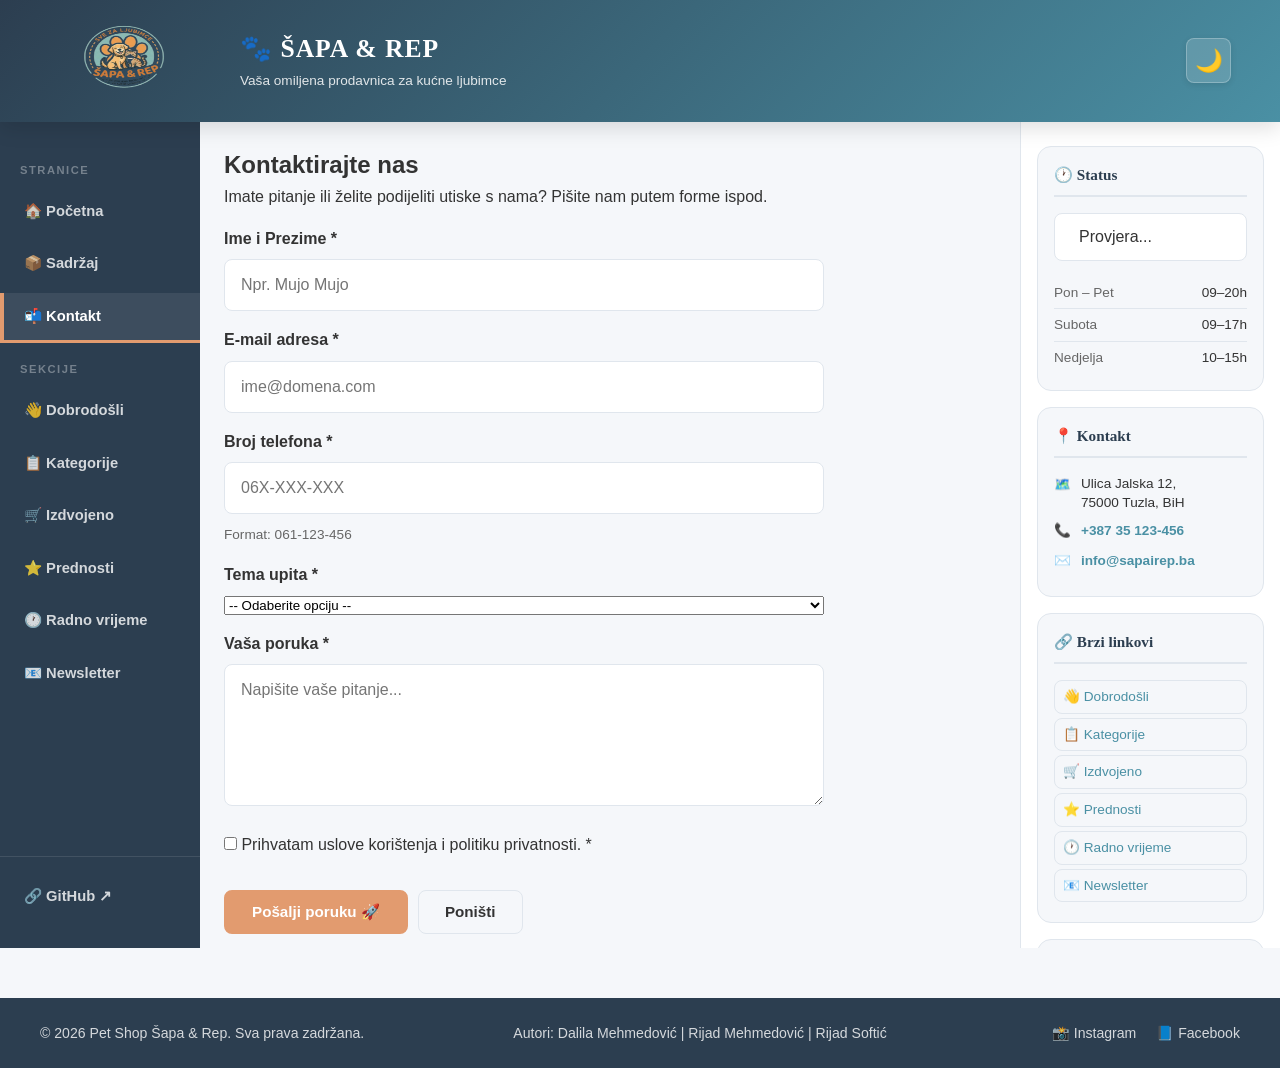
==== kontakt.html @ a996de7c "Add files via upload Kreirana i u potpunosti implementirana stranica kontakt.html prema tehničkim za" ====
<!DOCTYPE html>
<html lang="bs">
<head>
    <meta charset="UTF-8">
    <meta name="viewport" content="width=device-width, initial-scale=1.0">
    <title>Šapa & Rep - Pet Shop | Početna</title>
    <link rel="stylesheet" href="style.css">

</head>
<body>

<!-- ═══════════════════════════════ HEADER ═══════════════════════════════ -->
<header>
    <picture>
        <source srcset="Gemini_Generated_Image_9xp5rw9xp5rw9xp5-removebg-preview.png" type="image/webp">
        <img src="Gemini_Generated_Image_9xp5rw9xp5rw9xp5-removebg-preview.png" alt="Šapa i Rep logo — šapa kućnog ljubimca" class="header-logo">
    </picture>
    <div class="header-text">
        <h1>🐾 ŠAPA & REP</h1>
        <p>Vaša omiljena prodavnica za kućne ljubimce</p>
    </div>
    <button id="dark-mode-toggle" class="btn-toogle" aria-label="Prebaci tamni/svjetli mod">🌙</button>
</header>

<!-- ═══════════════════════════ TROSTUPNI LAYOUT ═══════════════════════════ -->
<div class="page-wrapper">

    <!-- ─────────────── LIJEVA NAVIGACIJA ─────────────── -->
    <nav class="side-nav" aria-label="Glavna navigacija">
        <span class="nav-label">Stranice</span>
        <a href="index.html">🏠 Početna</a>
        <a href="Sadržaj.html">📦 Sadržaj</a>
        <a href="kontakt.html" class="active">📬 Kontakt</a>
        <span class="nav-label">Sekcije</span>
        <a href="#dobrodosli">👋 Dobrodošli</a>
        <a href="#kategorije-home">📋 Kategorije</a>
        <a href="#izdvojeno">🛒 Izdvojeno</a>
        <a href="#prednosti">⭐ Prednosti</a>
        <a href="#radno-vrijeme">🕐 Radno vrijeme</a>
        <a href="#newsletter">📧 Newsletter</a>
        <div class="nav-github">
            <a href="https://github.com/dalila005/Grupa21-TPTP-2026" target="_blank" rel="noopener">🔗 GitHub ↗</a>
        </div>
    </nav>

    <!-- ─────────────── GLAVNI SADRŽAJ ─────────────── -->
    <main class="main-content" id="top">
       <section id="kontakt-forma-sekcija">
<h2>Kontaktirajte nas</h2>
<p>Imate pitanje ili želite podijeliti utiske s nama? Pišite nam putem forme ispod.</p>

<form action="#" method="POST" class="kontakt-forma" id="formaKontakt" novalidate>

<div class="form-group">
<label for="ime">Ime i Prezime *</label>
<input type="text" id="ime" name="ime" placeholder="Npr. Mujo Mujo">
<span class="error-text" id="error-ime"></span>
</div>

<div class="form-group">
<label for="email">E-mail adresa *</label>
<input type="email" id="email" name="email" placeholder="ime@domena.com">
<span class="error-text" id="error-email"></span>
</div>

<div class="form-group">
<label for="telefon">Broj telefona *</label>
<input type="text" id="telefon" name="telefon" placeholder="06X-XXX-XXX">
<small class="napomena">Format: 061-123-456</small>
<span class="error-text" id="error-telefon"></span>
</div>

<div class="form-group">
<label for="razlog">Tema upita *</label>
<select id="razlog" name="razlog">
<option value="">-- Odaberite opciju --</option>
<option value="upit">Opšti upit / Pitanje</option>
<option value="pohvala">Pohvala</option>
<option value="reklamacija">Reklamacija</option>
</select>
<span class="error-text" id="error-razlog"></span>
</div>

<div class="form-group">
<label for="poruka">Vaša poruka *</label>
<textarea id="poruka" name="poruka" rows="6" placeholder="Napišite vaše pitanje..."></textarea>
<span class="error-text" id="error-poruka"></span>
</div>

<div class="form-group checkbox-group" style="margin-top: 10px;">
<label>
<input type="checkbox" name="uslovi" id="uslovi">
Prihvatam uslove korištenja i politiku privatnosti. *
</label>
<span class="error-text" id="error-uslovi"></span>
</div>

<div class="form-buttons" style="display: flex; gap: 10px; margin-top: var(--razmak-srednji);">
<button type="submit" class="btn btn-primary">Pošalji poruku 🚀</button>
<button type="reset" class="btn btn-reset" style="background: transparent; border: 1px solid var(--boja-border); color: var(--boja-tekst);">Poništi</button>
</div>

</form>
</section>

        </main>

    <!-- ─────────────── DESNI ASIDE ─────────────── -->
    <aside aria-label="Bočni panel">

        <!-- Status widget -->
        <div class="aside-widget">
            <h3>🕐 Status</h3>
            <div class="aside-status">
                <span class="status-dot closed" id="asideStatusDot"></span>
                <span class="status-text" id="asideStatusText">Provjera...</span>
            </div>
            <ul class="aside-hours-list">
                <li><span class="dan">Pon – Pet</span><span>09–20h</span></li>
                <li><span class="dan">Subota</span><span>09–17h</span></li>
                <li><span class="dan">Nedjelja</span><span>10–15h</span></li>
            </ul>
        </div>

        <!-- Kontakt widget -->
        <div class="aside-widget">
            <h3>📍 Kontakt</h3>
            <div class="aside-contact-item">
                <span>🗺️</span>
                <address>Ulica Jalska 12,<br>75000 Tuzla, BiH</address>
            </div>
            <div class="aside-contact-item">
                <span>📞</span>
                <a href="tel:+38733123456">+387 35 123-456</a>
            </div>
            <div class="aside-contact-item">
                <span>✉️</span>
                <a href="mailto:info@sapairep.ba">info@sapairep.ba</a>
            </div>
        </div>

        <!-- Quick nav widget -->
        <div class="aside-widget">
            <h3>🔗 Brzi linkovi</h3>
            <ul class="aside-quicknav">
                <li><a href="#dobrodosli">👋 Dobrodošli</a></li>
                <li><a href="#kategorije-home">📋 Kategorije</a></li>
                <li><a href="#izdvojeno">🛒 Izdvojeno</a></li>
                <li><a href="#prednosti">⭐ Prednosti</a></li>
                <li><a href="#radno-vrijeme">🕐 Radno vrijeme</a></li>
                <li><a href="#newsletter">📧 Newsletter</a></li>
            </ul>
        </div>

        <!-- Mini newsletter -->
        <div class="aside-widget aside-newsletter">
            <h3>📧 Newsletter</h3>
            <p style="font-size:0.82em; color:var(--boja-tekst-slabi); margin-bottom:10px;">
                10% popusta na prvu kupovinu!
            </p>
            <input type="email" placeholder="Vaš email..." aria-label="Email za newsletter">
            <a href="#newsletter" class="btn btn-primary">Prijavi se</a>
        </div>

    </aside>

</div><!-- /page-wrapper -->

<!-- ═══════════════════════════════ FOOTER ═══════════════════════════════ -->
<footer>
    <div class="footer-inner">
        <div class="footer-brand">
            <p>&copy; 2026 Pet Shop Šapa & Rep. Sva prava zadržana.</p>
        </div>
        <div class="footer-authors">
            <p>Autori: Dalila Mehmedović | Rijad Mehmedović | Rijad Softić</p>
        </div>
        <div class="footer-social">
            <a href="https://instagram.com" target="_blank" rel="noopener" aria-label="Instagram">📸 Instagram</a>
            <a href="https://facebook.com" target="_blank" rel="noopener" aria-label="Facebook">📘 Facebook</a>
        </div>
    </div>
</footer>

<script src="script.js"></script>
<script>
    /* Sinkronizacija aside status dota sa glavnim JS-om */
    document.addEventListener('DOMContentLoaded', () => {
        const asideDot  = document.getElementById('asideStatusDot');
        const asideText = document.getElementById('asideStatusText');
        const mainDot   = document.getElementById('statusDot');
        const mainText  = document.getElementById('statusText');

        /* Čeka kratko da index.js postavi klase */
        setTimeout(() => {
            if (mainDot && asideDot) {
                asideDot.className  = mainDot.className;
                asideText.textContent = mainText ? mainText.textContent : '';
            }
        }, 100);
    });
</script>
</body>
</html>
---- style.css ----
:root {
    --boja-primarna:    #4a90a4;
    --boja-akcent:      #e29b6f;
    --boja-tamna:       #2c3e50;
    --boja-tekst:       #333333;
    --boja-tekst-slabi: #666666;
    --boja-pozadina:    #f5f7fa;
    --boja-kartica:     #ffffff;
    --boja-border:      #e0e6ed;
    --boja-uspjeh:      #27ae60;
    --boja-greska:      #e74c3c;
    --font-naslov:   'Georgia', serif;
    --font-tijelo:   'Segoe UI', Arial, sans-serif;
    --razmak-mali:    8px;
    --razmak-srednji: 16px;
    --razmak-veliki:  24px;
    --razmak-xl:      40px;
    --radius:    8px;
    --radius-lg: 14px;
    --sjena-sm:  0 2px 8px rgba(0,0,0,0.08);
    --sjena-md:  0 6px 20px rgba(0,0,0,0.13);
    --tranzicija: all 0.25s ease;
}
/* Dark mode varijable */
body.dark-mode {
    --boja-pozadina:    #1a1f2e;
    --boja-kartica:     #242b3d;
    --boja-border:      #3a4460;
    --boja-tekst:       #e0e6f0;
    --boja-tekst-slabi: #8a95b0;
    --boja-tamna:       #c8d6e5;
}
/* --- RESET I BAZA --- */
*, *::before, *::after { box-sizing: border-box; margin: 0; padding: 0; }
body {
    font-family: var(--font-tijelo);
    background-color: var(--boja-pozadina);
    color: var(--boja-tekst);
    line-height: 1.6;
    transition: background-color 0.35s ease, color 0.35s ease;
}
/* --- HEADER --- */
header {
    background: linear-gradient(135deg, var(--boja-tamna), var(--boja-primarna));
    color: white;
    padding: var(--razmak-srednji) var(--razmak-veliki);
    display: flex;
    align-items: center;
    gap: var(--razmak-srednji);
    position: sticky;
    top: 0;
    z-index: 100;
    box-shadow: var(--sjena-md);
}
.header-logo { height: 82px; width: 200px; }
.header-text h1 { font-size: 1.6em; font-family: var(--font-naslov); letter-spacing: 1px; }
.header-text p  { font-size: 0.85em; opacity: 0.85; }
.dark-mode-toggle {
    margin-left: auto;
    background: rgba(255,255,255,0.15);
    border: 1px solid rgba(255,255,255,0.3);
    color: white;
    font-size: 1.3em;
    padding: 6px 12px;
    border-radius: var(--radius);
    cursor: pointer;
    transition: var(--tranzicija);
}
.dark-mode-toggle:hover { background: rgba(255,255,255,0.28); }
 
/* --- NAVIGACIJA --- */
nav {
    background: var(--boja-tamna);
    display: flex;
    gap: 4px;
    padding: 0 var(--razmak-veliki);
    position: sticky;
    top: 74px;
    z-index: 99;
}
nav a {
    color: rgba(255,255,255,0.8);
    text-decoration: none;
    padding: 12px 18px;
    font-size: 0.92em;
    font-weight: bold;
    transition: var(--tranzicija);
    border-bottom: 3px solid transparent;
}
nav a:hover, nav a.active { color: white; border-bottom-color: var(--boja-akcent); }
/* --- CONTAINER + SEKCIJE --- */
.container { max-width: 1200px; margin: 0 auto; padding: var(--razmak-veliki); }
.container section { margin-top: var(--razmak-xl); }
.container section h2 {
    font-family: var(--font-naslov);
    font-size: 1.8em;
    color: var(--boja-tamna);
    margin-bottom: var(--razmak-veliki);
    padding-bottom: var(--razmak-mali);
    border-bottom: 3px solid var(--boja-border);
    transition: color 0.3s;
}
body.dark-mode .container section h2 { color: var(--boja-primarna); }

/* --- DUGMAD --- */
.btn {
    display: inline-block; padding: 11px 26px;
    border-radius: var(--radius); font-family: var(--font-tijelo);
    font-weight: bold; font-size: 0.95em;
    cursor: pointer; text-decoration: none;
    border: 2px solid transparent; transition: var(--tranzicija);
}
.btn-primary { background: var(--boja-akcent); color: white; border-color: var(--boja-akcent); }
.btn-primary:hover { background: #d08050; border-color: #d08050; transform: translateY(-2px); box-shadow: 0 6px 16px rgba(226,155,111,0.35); }
.btn-outline { background: transparent; color: var(--boja-tamna); border-color: var(--boja-tamna); }
.btn-outline:hover { background: var(--boja-tamna); color: white; transform: translateY(-2px); }
body.dark-mode .btn-outline { color: var(--boja-tekst); border-color: var(--boja-border); }
/* --- BACK TO TOP — obavezni zahtjev --- */
.back-to-top {
    display: block; text-align: right;
    margin-top: var(--razmak-veliki);
    color: var(--boja-tekst-slabi); text-decoration: none;
    font-size: 0.85em; font-weight: bold; transition: var(--tranzicija);
}
.back-to-top:hover { color: var(--boja-primarna); }

/* --- FOOTER --- */
footer { background: var(--boja-tamna); color: rgba(255,255,255,0.8); margin-top: var(--razmak-xl); padding: var(--razmak-veliki); }
.footer-inner {
    max-width: 1200px; margin: 0 auto;
    display: flex; flex-wrap: wrap; justify-content: space-between; align-items: center;
    gap: var(--razmak-srednji); font-size: 0.88em;
}
.footer-social a { color: rgba(255,255,255,0.8); text-decoration: none; margin-left: var(--razmak-srednji); transition: var(--tranzicija); }
.footer-social a:hover { color: var(--boja-akcent); }
/* --- MEDIA QUERIES — 3 breakpointa --- */
@media (max-width: 900px) {
    .home-categories  { grid-template-columns: repeat(3, 1fr); }
    .product-grid     { grid-template-columns: repeat(2, 1fr); }
    .features-wrap    { gap: var(--razmak-srednji); }
    .welcome-wrap     { flex-direction: column; }
    .welcome-img-wrap { max-width: 100%; }
    .hours-wrap       { flex-direction: column; }
}
@media (max-width: 600px) {
    .home-categories       { grid-template-columns: repeat(2, 1fr); }
    .product-grid          { grid-template-columns: 1fr; }
    .features-wrap         { flex-direction: column; }
    .newsletter-form       { flex-direction: column; align-items: center; }
    .newsletter-form input { width: 100%; }
    .products-header       { flex-direction: column; align-items: flex-start; }
}
@media (min-width: 1200px) {
    .home-categories { grid-template-columns: repeat(5, 1fr); }
    .welcome-wrap    { gap: var(--razmak-xl); }
    .welcome-img     { height: 300px; }
}

/* ── TROSTUPNI LAYOUT ── */
        .page-wrapper {
            display: flex;
            align-items: flex-start;
            max-width: 1400px;
            margin: 0 auto;
            gap: 0;
        }

        /* ── LIJEVA NAVIGACIJA ── */
        .side-nav {
            width: 200px;
            flex-shrink: 0;
            position: sticky;
            top: 74px;
            height: calc(100vh - 74px);
            overflow-y: auto;
            background: var(--boja-tamna);
            padding: var(--razmak-veliki) 0;
            display: flex;
            flex-direction: column;
            gap: 2px;
            transition: background-color 0.35s;
        }
        .side-nav a {
            color: rgba(255,255,255,0.8);
            text-decoration: none;
            padding: 12px 20px;
            font-size: 0.92em;
            font-weight: bold;
            transition: var(--tranzicija);
            border-left: 4px solid transparent;
            display: flex;
            align-items: center;
            gap: 8px;
        }
        .side-nav a:hover,
        .side-nav a.active {
            color: white;
            background: rgba(255,255,255,0.08);
            border-left-color: var(--boja-akcent);
        }
        .side-nav .nav-label {
            font-size: 0.7em;
            text-transform: uppercase;
            letter-spacing: 1.5px;
            color: rgba(255,255,255,0.35);
            padding: 16px 20px 6px;
            font-weight: bold;
        }
        .side-nav .nav-github {
            margin-top: auto;
            border-top: 1px solid rgba(255,255,255,0.1);
            padding-top: var(--razmak-srednji);
        }

        /* ── MAIN ── */
        .main-content {
            flex: 1;
            min-width: 0;
            padding: var(--razmak-veliki);
        }

        /* ── DESNI ASIDE ── */
        aside {
            width: 260px;
            flex-shrink: 0;
            position: sticky;
            top: 74px;
            height: calc(100vh - 74px);
            overflow-y: auto;
            padding: var(--razmak-veliki) var(--razmak-srednji);
            display: flex;
            flex-direction: column;
            gap: var(--razmak-srednji);
            border-left: 1px solid var(--boja-border);
            background: var(--boja-kartica);
            transition: background-color 0.35s, border-color 0.35s;
        }

        .aside-widget {
            background: var(--boja-pozadina);
            border: 1px solid var(--boja-border);
            border-radius: var(--radius-lg);
            padding: var(--razmak-srednji);
            transition: var(--tranzicija);
        }
        .aside-widget h3 {
            font-family: var(--font-naslov);
            font-size: 0.95em;
            color: var(--boja-tamna);
            margin-bottom: var(--razmak-srednji);
            padding-bottom: 8px;
            border-bottom: 2px solid var(--boja-border);
            display: flex;
            align-items: center;
            gap: 6px;
            transition: color 0.3s;
        }
        body.dark-mode .aside-widget h3 { color: var(--boja-primarna); }

         /* Status widget */
        .aside-status {
            display: flex;
            align-items: center;
            gap: var(--razmak-mali);
            padding: 10px var(--razmak-srednji);
            border-radius: var(--radius);
            border: 1px solid var(--boja-border);
            background: var(--boja-kartica);
            margin-bottom: var(--razmak-srednji);
        }
        .aside-hours-list { list-style: none; font-size: 0.85em; }
        .aside-hours-list li {
            display: flex;
            justify-content: space-between;
            padding: 5px 0;
            border-bottom: 1px solid var(--boja-border);
            color: var(--boja-tekst);
        }
        .aside-hours-list li:last-child { border-bottom: none; }
        .aside-hours-list .dan { color: var(--boja-tekst-slabi); }

        /* Kontakt widget */
        .aside-contact-item {
            display: flex;
            align-items: flex-start;
            gap: 10px;
            font-size: 0.85em;
            margin-bottom: var(--razmak-mali);
            color: var(--boja-tekst);
        }
        .aside-contact-item span { flex-shrink: 0; }
        .aside-contact-item a { color: var(--boja-primarna); text-decoration: none; font-weight: bold; }
        .aside-contact-item a:hover { color: var(--boja-akcent); }
        .aside-contact-item address { font-style: normal; line-height: 1.4; }

        /* Quick nav widget */
        .aside-quicknav { list-style: none; }
        .aside-quicknav li { margin-bottom: 4px; }
        .aside-quicknav a {
            color: var(--boja-primarna);
            text-decoration: none;
            font-size: 0.85em;
            padding: 5px 8px;
            border-radius: var(--radius);
            border: 1px solid var(--boja-border);
            display: block;
            transition: var(--tranzicija);
        }
        .aside-quicknav a:hover {
            background: var(--boja-primarna);
            color: white;
            border-color: var(--boja-primarna);
        }

        /* Mini newsletter */
         .aside-newsletter input {
            width: 100%;
            padding: 9px 12px;
            border-radius: var(--radius);
            border: 1px solid var(--boja-border);
            background: var(--boja-kartica);
            color: var(--boja-tekst);
            font-size: 0.85em;
            font-family: var(--font-tijelo);
            margin-bottom: 8px;
            transition: var(--tranzicija);
        }
        .aside-newsletter input:focus { outline: none; border-color: var(--boja-primarna); }
        .aside-newsletter .btn { width: 100%; text-align: center; font-size: 0.85em; padding: 9px; }

        /* Bookmark nav unutar main-a */
        .bookmark-nav {
            position: sticky;
            top: 74px;
            z-index: 97;
        }

        /* ── RESPONSIVE ── */
        @media (max-width: 1100px) {
            aside { display: none; }
        }
        @media (max-width: 750px) {
            .side-nav { display: none; }
            .page-wrapper { flex-direction: column; }
        }
    
        
.kontakt-forma {
max-width: 600px;
margin-top: var(--razmak-srednji);
display: flex;
flex-direction: column;
gap: var(--razmak-srednji);
}

.form-group {
display: flex;
flex-direction: column;
gap: var(--razmak-mali);
}

.form-group label {
font-weight: bold;
color: var(--boja-tekst);
}

/* Stilovi za input polja i tekstualni prostor */
.kontakt-forma input[type="text"],
.kontakt-forma input[type="email"],
.kontakt-forma input[type="tel"],
.kontakt-forma textarea {
width: 100%;
padding: var(--razmak-srednji);
border: 1px solid var(--boja-border);
border-radius: var(--radius);
background-color: var(--boja-kartica);
color: var(--boja-tekst);
font-family: var(--font-tijelo);
font-size: 1rem;
transition: var(--tranzicija);
}

/* Efekat kada korisnik klikne u polje (Fokus) */
.kontakt-forma input:focus,
.kontakt-forma textarea:focus {
outline: none;
border-color: var(--boja-primarna);
box-shadow: 0 0 0 3px rgba(74, 144, 164, 0.2);
}

/* Stil za radio grupu i checkbox da stoje lijepo u liniji */
.radio-group label,
.checkbox-group label {
font-weight: normal !important;
cursor: pointer;
color: var(--boja-tekst);
}

.radio-group input,
.checkbox-group input {
cursor: pointer;
accent-color: var(--boja-primarna); /* Mijenja boju kvačice u vašu plavu/zelenu */
}

/* Stil za male napomene ispod inputa */
.form-group small {
font-size: 0.85em;
color: var(--boja-tekst-slabi);
}

/* ==========================================================================
RESPONSIVE PRILAGOĐAVANJE FORME ZA BREAKPOINTS
========================================================================== */

/* 1. Prvi breakpoint - za tablete (ispod 900px) */
@media (max-width: 900px) {
.kontakt-forma {
max-width: 100%; /* Forma zauzima širinu ekrana na tabletu */
padding: 0 var(--razmak-mali);
}
}

/* 2. Drugi breakpoint - za mobilne telefone (ispod 600px) */
@media (max-width: 600px) {
.radio-group {
flex-direction: column; /* Radio dugmad idu jedno ispod drugog na telefonu */
gap: var(--razmak-mali) !important;
}

.form-buttons {
flex-direction: column; /* Dugmad "Pošalji" i "Poništi" idu jedno ispod drugog */
}

.form-buttons .btn {
width: 100%; /* Dugmad se rašire preko cijelog ekrana telefona lakše za kliknuti */
}
}

/* ==========================================================================
VIZUELNI PRIKAZ GREŠAKA ZA KONTAKT FORMU
========================================================================== */

/* Kada polje nije ispravno, dobija crveni okvir i blagu crvenu pozadinu */
.input-error {
border-color: var(--boja-greska) !important;
background-color: rgba(231, 76, 60, 0.05) !important;
}

/* Stil za tekstualnu grešku pored/ispod samog polja */
.error-text {
color: var(--boja-greska);
font-size: 0.85em;
margin-top: 5px;
font-weight: bold;
display: none; /* Sakriveno dok JS ne aktivira grešku */
}

/* Napomena za format telefona */
.form-group .napomena {
font-size: 0.85em;
color: var(--boja-tekst-slabi);
margin-top: 2px;
}

/* ==========================================================================
STILIZACIJA KUTIJICE ZA DARK MODE (U FAZONU SA DRUGE SLIKE)
========================================================================== */
#dark-mode-toggle {
margin-left: auto;
margin-right: 25px; /* Razmak od desne ivice ekrana */

/* Pravljenje zaobljene kutijice */
background-color: rgba(255, 255, 255, 0.15); /* Poluprovidna svijetla pozadina koja se prilagođava */
border: 1px solid rgba(255, 255, 255, 0.25); /* Blaga, tanka ivica oko kutijice */
border-radius: 8px; /* Fino zaobljeni ćoškovi kutijice */

/* Unutrašnji razmak i dimenzije */
width: 45px;
height: 45px;
display: flex;
align-items: center;
justify-content: center;

/* Izgled polumjeseca unutar kutijice */
font-size: 1.4rem;
cursor: pointer;

/* Sjena i glatka tranzicija */
box-shadow: 0 2px 6px rgba(0, 0, 0, 0.1);
transition: all 0.2s ease-in-out;
}

/* Kada se mišem pređe preko kutijice */
#dark-mode-toggle:hover {
background-color: rgba(255, 255, 255, 0.3); /* Kutijica malo posvijetli */
border-color: rgba(255, 255, 255, 0.5);
transform: translateY(-2px); /* Lagano skoči prema gore za 2 piksela */
box-shadow: 0 4px 10px rgba(0, 0, 0, 0.15);
}

/* Kada se klikne na kutijicu */
#dark-mode-toggle:active {
transform: translateY(0); /* Vrati se u početni položaj */
box-shadow: 0 2px 4px rgba(0, 0, 0, 0.1);
}
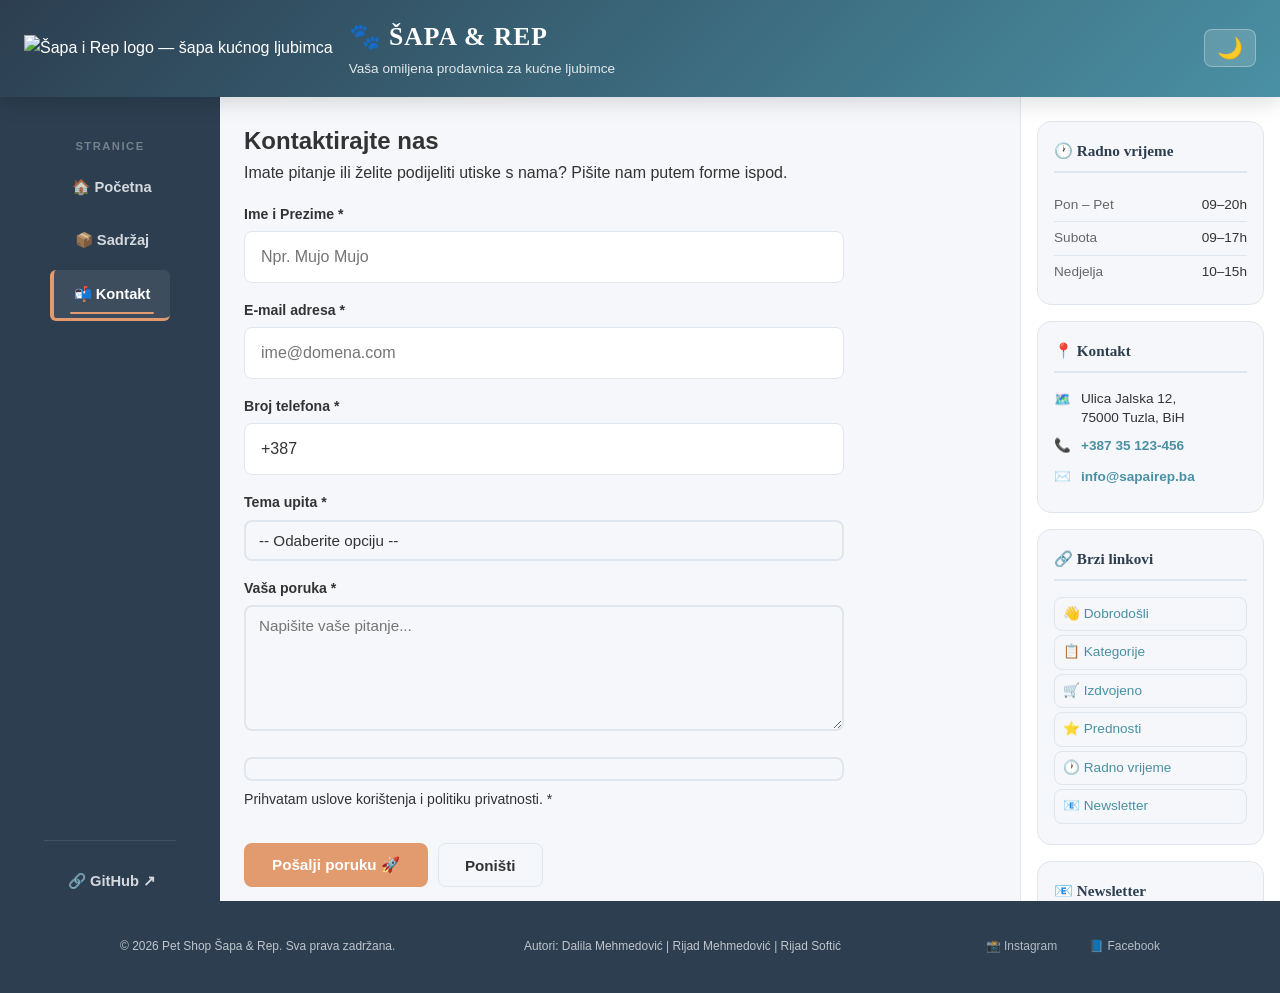
==== commit 11347f13: "Add files via upload" ====
--- a/kontakt.html
+++ b/kontakt.html
@@ -1,205 +1,180 @@
 <!DOCTYPE html>
 <html lang="bs">
+
 <head>
-    <meta charset="UTF-8">
-    <meta name="viewport" content="width=device-width, initial-scale=1.0">
-    <title>Šapa & Rep - Pet Shop | Početna</title>
-    <link rel="stylesheet" href="style.css">
+  <meta charset="UTF-8">
+  <meta name="viewport" content="width=device-width, initial-scale=1.0">
+  <title>Šapa & Rep - Pet Shop | Početna</title>
+  <link rel="stylesheet" href="tptpstil.css">
 
 </head>
+
 <body>
 
-<!-- ═══════════════════════════════ HEADER ═══════════════════════════════ -->
-<header>
+  <!-- ═══════════════════════════════ HEADER ═══════════════════════════════ -->
+  <header>
     <picture>
-        <source srcset="Gemini_Generated_Image_9xp5rw9xp5rw9xp5-removebg-preview.png" type="image/webp">
-        <img src="Gemini_Generated_Image_9xp5rw9xp5rw9xp5-removebg-preview.png" alt="Šapa i Rep logo — šapa kućnog ljubimca" class="header-logo">
+      <source srcset="images/Gemini_Generated_Image_9xp5rw9xp5rw9xp5-removebg-preview.png" type="image/webp">
+      <img src="images/Gemini_Generated_Image_9xp5rw9xp5rw9xp5-removebg-preview.png"
+        alt="Šapa i Rep logo — šapa kućnog ljubimca" class="header-logo">
     </picture>
     <div class="header-text">
-        <h1>🐾 ŠAPA & REP</h1>
-        <p>Vaša omiljena prodavnica za kućne ljubimce</p>
+      <h1>🐾 ŠAPA & REP</h1>
+      <p>Vaša omiljena prodavnica za kućne ljubimce</p>
     </div>
-    <button id="dark-mode-toggle" class="btn-toogle" aria-label="Prebaci tamni/svjetli mod">🌙</button>
-</header>
+    <button class="dark-mode-toggle" id="darkModeToggle" aria-label="Prebaci tamni/svjetli mod">🌙</button>
+  </header>
 
-<!-- ═══════════════════════════ TROSTUPNI LAYOUT ═══════════════════════════ -->
-<div class="page-wrapper">
+  <!-- ═══════════════════════════ TROSTUPNI LAYOUT ═══════════════════════════ -->
+  <div class="page-wrapper">
 
     <!-- ─────────────── LIJEVA NAVIGACIJA ─────────────── -->
     <nav class="side-nav" aria-label="Glavna navigacija">
-        <span class="nav-label">Stranice</span>
-        <a href="index.html">🏠 Početna</a>
-        <a href="Sadržaj.html">📦 Sadržaj</a>
-        <a href="kontakt.html" class="active">📬 Kontakt</a>
-        <span class="nav-label">Sekcije</span>
-        <a href="#dobrodosli">👋 Dobrodošli</a>
-        <a href="#kategorije-home">📋 Kategorije</a>
-        <a href="#izdvojeno">🛒 Izdvojeno</a>
-        <a href="#prednosti">⭐ Prednosti</a>
-        <a href="#radno-vrijeme">🕐 Radno vrijeme</a>
-        <a href="#newsletter">📧 Newsletter</a>
-        <div class="nav-github">
-            <a href="https://github.com/dalila005/Grupa21-TPTP-2026" target="_blank" rel="noopener">🔗 GitHub ↗</a>
-        </div>
+      <span class="nav-label">Stranice</span>
+      <a href="index.html">🏠 Početna</a>
+      <a href="Sadržaj.html">📦 Sadržaj</a>
+      <a href="kontakt.html" class="active">📬 Kontakt</a>
+      <div class="nav-github">
+        <a href="https://github.com/dalila005/Grupa21-TPTP-2026" target="_blank" rel="noopener">🔗 GitHub ↗</a>
+      </div>
     </nav>
 
     <!-- ─────────────── GLAVNI SADRŽAJ ─────────────── -->
     <main class="main-content" id="top">
-       <section id="kontakt-forma-sekcija">
-<h2>Kontaktirajte nas</h2>
-<p>Imate pitanje ili želite podijeliti utiske s nama? Pišite nam putem forme ispod.</p>
+      <section id="kontakt-forma-sekcija">
+        <h2>Kontaktirajte nas</h2>
+        <p>Imate pitanje ili želite podijeliti utiske s nama? Pišite nam putem forme ispod.</p>
 
-<form action="#" method="POST" class="kontakt-forma" id="formaKontakt" novalidate>
+        <form action="#" method="POST" class="kontakt-forma" id="formaKontakt" novalidate>
 
-<div class="form-group">
-<label for="ime">Ime i Prezime *</label>
-<input type="text" id="ime" name="ime" placeholder="Npr. Mujo Mujo">
-<span class="error-text" id="error-ime"></span>
-</div>
+          <div class="form-group">
+            <label for="ime">Ime i Prezime *</label>
+            <input type="text" id="ime" name="ime" placeholder="Npr. Mujo Mujo">
+            <span class="error-text" id="error-ime"></span>
+          </div>
 
-<div class="form-group">
-<label for="email">E-mail adresa *</label>
-<input type="email" id="email" name="email" placeholder="ime@domena.com">
-<span class="error-text" id="error-email"></span>
-</div>
+          <div class="form-group">
+            <label for="email">E-mail adresa *</label>
+            <input type="email" id="email" name="email" placeholder="ime@domena.com">
+            <span class="error-text" id="error-email"></span>
+          </div>
 
-<div class="form-group">
-<label for="telefon">Broj telefona *</label>
-<input type="text" id="telefon" name="telefon" placeholder="06X-XXX-XXX">
-<small class="napomena">Format: 061-123-456</small>
-<span class="error-text" id="error-telefon"></span>
-</div>
+          <div class="form-group">
+            <label for="telefon">Broj telefona *</label>
+            <input type="text" id="telefon" name="telefon" value="+387">
+            <span class="error-text" id="error-telefon"></span>
+          </div>
 
-<div class="form-group">
-<label for="razlog">Tema upita *</label>
-<select id="razlog" name="razlog">
-<option value="">-- Odaberite opciju --</option>
-<option value="upit">Opšti upit / Pitanje</option>
-<option value="pohvala">Pohvala</option>
-<option value="reklamacija">Reklamacija</option>
-</select>
-<span class="error-text" id="error-razlog"></span>
-</div>
+          <div class="form-group">
+            <label for="razlog">Tema upita *</label>
+            <select id="razlog" name="razlog">
+              <option value=" " disabled selected hidden>-- Odaberite opciju --</option>
+              <option value="upit">Opšti upit / Pitanje</option>
+              <option value="pohvala">Pohvala</option>
+              <option value="reklamacija">Reklamacija</option>
+            </select>
+            <span class="error-text" id="error-razlog"></span>
+          </div>
 
-<div class="form-group">
-<label for="poruka">Vaša poruka *</label>
-<textarea id="poruka" name="poruka" rows="6" placeholder="Napišite vaše pitanje..."></textarea>
-<span class="error-text" id="error-poruka"></span>
-</div>
+          <div class="form-group">
+            <label for="poruka">Vaša poruka *</label>
+            <textarea id="poruka" name="poruka" rows="6" placeholder="Napišite vaše pitanje..."></textarea>
+            <span class="error-text" id="error-poruka"></span>
+          </div>
 
-<div class="form-group checkbox-group" style="margin-top: 10px;">
-<label>
-<input type="checkbox" name="uslovi" id="uslovi">
-Prihvatam uslove korištenja i politiku privatnosti. *
-</label>
-<span class="error-text" id="error-uslovi"></span>
-</div>
+          <div class="form-group checkbox-group" style="margin-top: 10px;">
+            <label>
+              <input type="checkbox" name="uslovi" id="uslovi">
+              Prihvatam uslove korištenja i politiku privatnosti. *
+            </label>
+            <span class="error-text" id="error-uslovi"></span>
+          </div>
 
-<div class="form-buttons" style="display: flex; gap: 10px; margin-top: var(--razmak-srednji);">
-<button type="submit" class="btn btn-primary">Pošalji poruku 🚀</button>
-<button type="reset" class="btn btn-reset" style="background: transparent; border: 1px solid var(--boja-border); color: var(--boja-tekst);">Poništi</button>
-</div>
+          <div class="form-buttons" style="display: flex; gap: 10px; margin-top: var(--razmak-srednji);">
+            <button type="submit" class="btn btn-primary">Pošalji poruku 🚀</button>
+            <button type="reset" class="btn btn-reset"
+              style="background: transparent; border: 1px solid var(--boja-border); color: var(--boja-tekst);">Poništi</button>
+          </div>
 
-</form>
-</section>
+        </form>
+      </section>
 
-        </main>
+    </main>
 
     <!-- ─────────────── DESNI ASIDE ─────────────── -->
     <aside aria-label="Bočni panel">
 
-        <!-- Status widget -->
-        <div class="aside-widget">
-            <h3>🕐 Status</h3>
-            <div class="aside-status">
-                <span class="status-dot closed" id="asideStatusDot"></span>
-                <span class="status-text" id="asideStatusText">Provjera...</span>
-            </div>
-            <ul class="aside-hours-list">
-                <li><span class="dan">Pon – Pet</span><span>09–20h</span></li>
-                <li><span class="dan">Subota</span><span>09–17h</span></li>
-                <li><span class="dan">Nedjelja</span><span>10–15h</span></li>
-            </ul>
+      <!-- Status widget -->
+      <div class="aside-widget">
+        <h3>🕐 Radno vrijeme</h3>
+        <ul class="aside-hours-list">
+          <li><span class="dan">Pon – Pet</span><span>09–20h</span></li>
+          <li><span class="dan">Subota</span><span>09–17h</span></li>
+          <li><span class="dan">Nedjelja</span><span>10–15h</span></li>
+        </ul>
+      </div>
+
+      <!-- Kontakt widget -->
+      <div class="aside-widget">
+        <h3>📍 Kontakt</h3>
+        <div class="aside-contact-item">
+          <span>🗺️</span>
+          <address>Ulica Jalska 12,<br>75000 Tuzla, BiH</address>
         </div>
+        <div class="aside-contact-item">
+          <span>📞</span>
+          <a href="tel:+38733123456">+387 35 123-456</a>
+        </div>
+        <div class="aside-contact-item">
+          <span>✉️</span>
+          <a href="mailto:info@sapairep.ba">info@sapairep.ba</a>
+        </div>
+      </div>
 
-        <!-- Kontakt widget -->
-        <div class="aside-widget">
-            <h3>📍 Kontakt</h3>
-            <div class="aside-contact-item">
-                <span>🗺️</span>
-                <address>Ulica Jalska 12,<br>75000 Tuzla, BiH</address>
-            </div>
-            <div class="aside-contact-item">
-                <span>📞</span>
-                <a href="tel:+38733123456">+387 35 123-456</a>
-            </div>
-            <div class="aside-contact-item">
-                <span>✉️</span>
-                <a href="mailto:info@sapairep.ba">info@sapairep.ba</a>
-            </div>
-        </div>
+      <!-- Quick nav widget -->
+      <div class="aside-widget">
+        <h3>🔗 Brzi linkovi</h3>
+        <ul class="aside-quicknav">
+          <li><a href="#dobrodosli">👋 Dobrodošli</a></li>
+          <li><a href="#kategorije-home">📋 Kategorije</a></li>
+          <li><a href="#izdvojeno">🛒 Izdvojeno</a></li>
+          <li><a href="#prednosti">⭐ Prednosti</a></li>
+          <li><a href="#radno-vrijeme">🕐 Radno vrijeme</a></li>
+          <li><a href="#newsletter">📧 Newsletter</a></li>
+        </ul>
+      </div>
 
-        <!-- Quick nav widget -->
-        <div class="aside-widget">
-            <h3>🔗 Brzi linkovi</h3>
-            <ul class="aside-quicknav">
-                <li><a href="#dobrodosli">👋 Dobrodošli</a></li>
-                <li><a href="#kategorije-home">📋 Kategorije</a></li>
-                <li><a href="#izdvojeno">🛒 Izdvojeno</a></li>
-                <li><a href="#prednosti">⭐ Prednosti</a></li>
-                <li><a href="#radno-vrijeme">🕐 Radno vrijeme</a></li>
-                <li><a href="#newsletter">📧 Newsletter</a></li>
-            </ul>
-        </div>
-
-        <!-- Mini newsletter -->
-        <div class="aside-widget aside-newsletter">
-            <h3>📧 Newsletter</h3>
-            <p style="font-size:0.82em; color:var(--boja-tekst-slabi); margin-bottom:10px;">
-                10% popusta na prvu kupovinu!
-            </p>
-            <input type="email" placeholder="Vaš email..." aria-label="Email za newsletter">
-            <a href="#newsletter" class="btn btn-primary">Prijavi se</a>
-        </div>
+      <!-- Mini newsletter -->
+      <div class="aside-widget aside-newsletter">
+        <h3>📧 Newsletter</h3>
+        <p style="font-size:0.82em; color:var(--boja-tekst-slabi); margin-bottom:10px;">
+          10% popusta na prvu kupovinu!
+        </p>
+        <input type="email" placeholder="Vaš email..." aria-label="Email za newsletter">
+        <a href="#newsletter" class="btn btn-primary">Prijavi se</a>
+      </div>
 
     </aside>
 
-</div><!-- /page-wrapper -->
+  </div><!-- /page-wrapper -->
 
-<!-- ═══════════════════════════════ FOOTER ═══════════════════════════════ -->
-<footer>
+  <!-- ═══════════════════════════════ FOOTER ═══════════════════════════════ -->
+  <footer>
     <div class="footer-inner">
-        <div class="footer-brand">
-            <p>&copy; 2026 Pet Shop Šapa & Rep. Sva prava zadržana.</p>
-        </div>
-        <div class="footer-authors">
-            <p>Autori: Dalila Mehmedović | Rijad Mehmedović | Rijad Softić</p>
-        </div>
-        <div class="footer-social">
-            <a href="https://instagram.com" target="_blank" rel="noopener" aria-label="Instagram">📸 Instagram</a>
-            <a href="https://facebook.com" target="_blank" rel="noopener" aria-label="Facebook">📘 Facebook</a>
-        </div>
+      <div class="footer-brand">
+        <p>&copy; 2026 Pet Shop Šapa & Rep. Sva prava zadržana.</p>
+      </div>
+      <div class="footer-authors">
+        <p>Autori: Dalila Mehmedović | Rijad Mehmedović | Rijad Softić</p>
+      </div>
+      <div class="footer-social">
+        <a href="https://instagram.com" target="_blank" rel="noopener" aria-label="Instagram">📸 Instagram</a>
+        <a href="https://facebook.com" target="_blank" rel="noopener" aria-label="Facebook">📘 Facebook</a>
+      </div>
     </div>
-</footer>
+  </footer>
 
-<script src="script.js"></script>
-<script>
-    /* Sinkronizacija aside status dota sa glavnim JS-om */
-    document.addEventListener('DOMContentLoaded', () => {
-        const asideDot  = document.getElementById('asideStatusDot');
-        const asideText = document.getElementById('asideStatusText');
-        const mainDot   = document.getElementById('statusDot');
-        const mainText  = document.getElementById('statusText');
+  <script src="kontakt.js"></script>
+</body>
 
-        /* Čeka kratko da index.js postavi klase */
-        setTimeout(() => {
-            if (mainDot && asideDot) {
-                asideDot.className  = mainDot.className;
-                asideText.textContent = mainText ? mainText.textContent : '';
-            }
-        }, 100);
-    });
-</script>
-</body>
 </html>
-
--- a/tptpstil.css
+++ b/tptpstil.css
@@ -0,0 +1,3 @@
+@import url('index.css');
+@import url('kontakt.css');
+@import url('sadržaj.css');
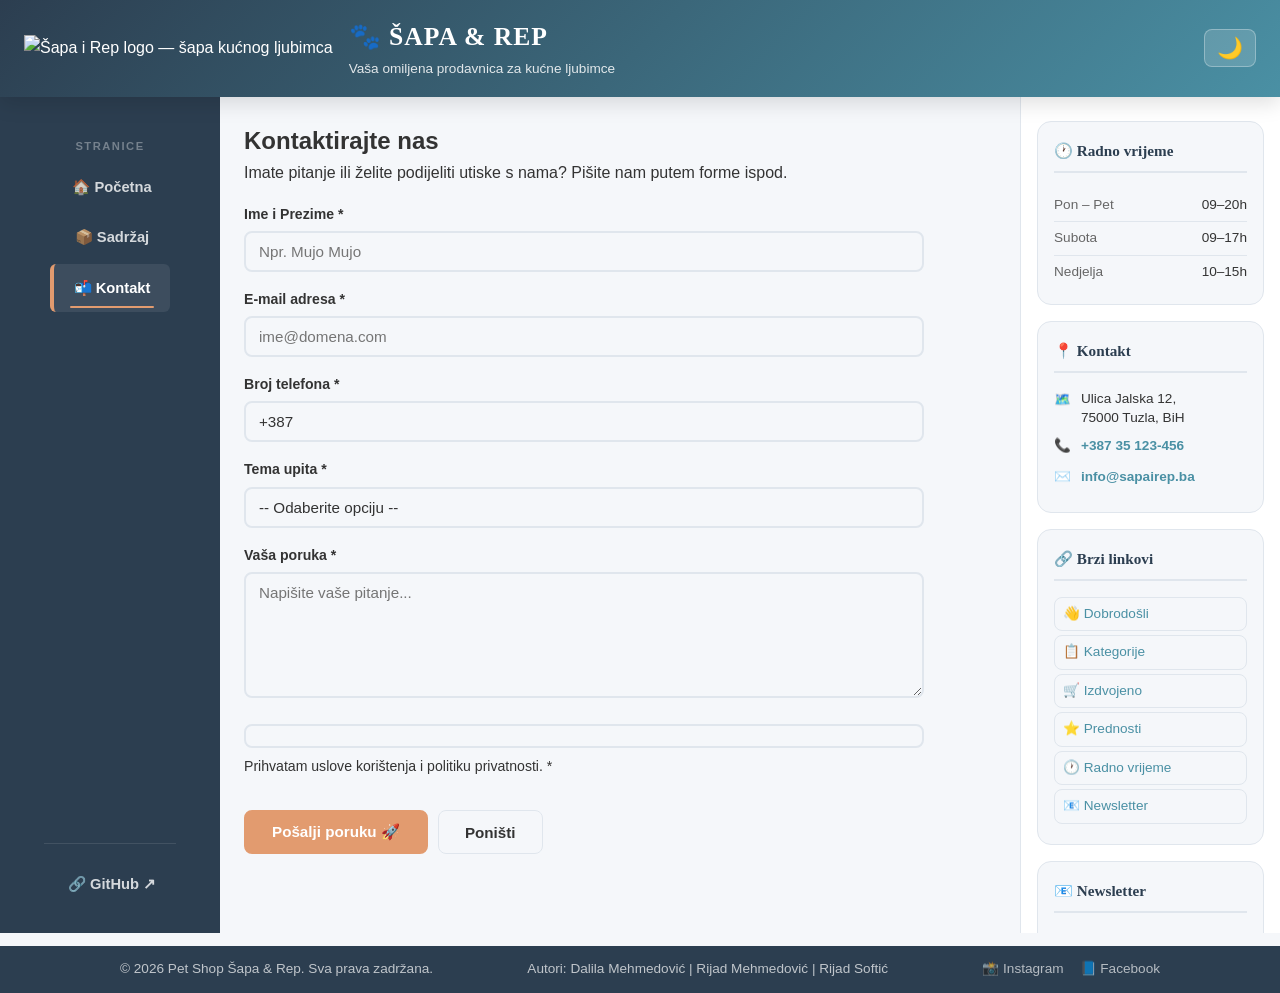
==== commit 5c4c351a: "Add files via upload Finalna verzija CSS Finalna verzija JavaScript Finalna verzija HTML Završen " ====
--- a/kontakt.html
+++ b/kontakt.html
@@ -174,7 +174,7 @@
     </div>
   </footer>
 
-  <script src="kontakt.js"></script>
+  <script src="tptpskripte1.js"></script>
 </body>
 
-</html>
+</html>
--- a/tptpstil.css
+++ b/tptpstil.css
@@ -1,3 +1,2057 @@
-@import url('index.css');
-@import url('kontakt.css');
-@import url('sadržaj.css');
+/* ================================================================
+   tptpstil.css — Šapa & Rep Pet Shop
+   Zajednički CSS za sve stranice:
+     • index.html      (početna stranica)
+     • kontakt.html    (kontakt stranica)
+     • sadrzaj.html    (stranica sa sadržajem)
+   ================================================================ */
+
+
+/* ================================================================
+   1. CSS VARIJABLE
+   ================================================================ */
+:root {
+  --boja-primarna: #4a90a4;
+  --boja-akcent: #e29b6f;
+  --boja-tamna: #2c3e50;
+  --boja-tekst: #333333;
+  --boja-tekst-slabi: #666666;
+  --boja-pozadina: #f5f7fa;
+  --boja-kartica: #ffffff;
+  --boja-border: #e0e6ed;
+  --boja-uspjeh: #27ae60;
+  --boja-greska: #e74c3c;
+  --font-naslov: 'Georgia', serif;
+  --font-tijelo: 'Segoe UI', Arial, sans-serif;
+  --razmak-mali: 8px;
+  --razmak-srednji: 16px;
+  --razmak-veliki: 24px;
+  --razmak-xl: 40px;
+  --radius: 8px;
+  --radius-lg: 14px;
+  --sjena-sm: 0 2px 8px rgba(0, 0, 0, 0.08);
+  --sjena-md: 0 6px 20px rgba(0, 0, 0, 0.13);
+  --tranzicija: all 0.25s ease;
+  --hamburger-vel: 44px;
+}
+
+
+/* ================================================================
+   2. DARK MODE VARIJABLE
+   ================================================================ */
+body.dark-mode {
+  --boja-pozadina: #0f1e27;
+  --boja-kartica: #162d3a;
+  --boja-tekst: #ddeef5;
+  --boja-tekst-slabi: #7aafc0;
+  --boja-border: #2a5068;
+  --boja-primarna: #5b9baa;
+  --boja-tamna: #c8d6e5;
+  --sjena-sm: 0 2px 8px rgba(0, 0, 0, 0.30);
+  --sjena-md: 0 6px 20px rgba(0, 0, 0, 0.40);
+}
+
+
+/* ================================================================
+   3. RESET I BAZA
+   ================================================================ */
+*,
+*::before,
+*::after {
+  box-sizing: border-box;
+  margin: 0;
+  padding: 0;
+}
+
+html {
+  scroll-behavior: smooth;
+}
+
+body {
+  font-family: var(--font-tijelo);
+  background-color: var(--boja-pozadina);
+  color: var(--boja-tekst);
+  line-height: 1.65;
+  animation: fadeInPage 0.45s ease both;
+  transition: background-color 0.35s ease, color 0.35s ease;
+  padding-bottom: 60px;
+}
+
+
+/* ================================================================
+   4. ANIMACIJE
+   ================================================================ */
+@keyframes fadeInPage {
+  from {
+    opacity: 0;
+    transform: translateY(10px);
+  }
+  to {
+    opacity: 1;
+    transform: translateY(0);
+  }
+}
+
+@keyframes cardReveal {
+  from {
+    opacity: 0;
+    transform: translateY(20px) scale(0.97);
+  }
+  to {
+    opacity: 1;
+    transform: translateY(0) scale(1);
+  }
+}
+
+@keyframes pulseBadge {
+  0%, 100% { transform: scale(1); }
+  50%       { transform: scale(1.08); }
+}
+
+@keyframes slideInSuccess {
+  from {
+    opacity: 0;
+    transform: scale(0.9);
+  }
+  to {
+    opacity: 1;
+    transform: scale(1);
+  }
+}
+
+@keyframes slideInLeft {
+  from {
+    transform: translateX(-100%);
+    opacity: 0;
+  }
+  to {
+    transform: translateX(0);
+    opacity: 1;
+  }
+}
+
+@keyframes fadeInOverlay {
+  from { opacity: 0; }
+  to   { opacity: 1; }
+}
+
+
+/* ================================================================
+   5. HEADER
+   ================================================================ */
+header {
+  background: linear-gradient(135deg, var(--boja-tamna), var(--boja-primarna));
+  color: white;
+  padding: var(--razmak-srednji) var(--razmak-veliki);
+  display: flex;
+  align-items: center;
+  gap: var(--razmak-srednji);
+  position: sticky;
+  top: 0;
+  z-index: 1000;
+  box-shadow: var(--sjena-md);
+}
+
+.header-logo {
+  height: 82px;
+  width: 200px;
+}
+
+.header-text h1 {
+  font-size: 1.6em;
+  font-family: var(--font-naslov);
+  letter-spacing: 1px;
+}
+
+.header-text p {
+  font-size: 0.85em;
+  opacity: 0.85;
+}
+
+.dark-mode-toggle {
+  margin-left: auto;
+  background: rgba(255, 255, 255, 0.15);
+  border: 1px solid rgba(255, 255, 255, 0.3);
+  color: white;
+  font-size: 1.3em;
+  padding: 6px 12px;
+  border-radius: var(--radius);
+  cursor: pointer;
+  transition: var(--tranzicija);
+}
+
+.dark-mode-toggle:hover {
+  background: rgba(255, 255, 255, 0.28);
+}
+
+
+/* ================================================================
+   6. HAMBURGER DUGME (mobilni)
+   ================================================================ */
+.hamburger-btn {
+  display: none;
+  flex-direction: column;
+  justify-content: center;
+  align-items: center;
+  gap: 5px;
+  background: rgba(255, 255, 255, 0.18);
+  border: 2px solid rgba(255, 255, 255, 0.45);
+  color: white;
+  width: var(--hamburger-vel);
+  height: var(--hamburger-vel);
+  border-radius: var(--radius);
+  cursor: pointer;
+  transition: var(--tranzicija);
+  flex-shrink: 0;
+  padding: 0;
+}
+
+.hamburger-btn:hover {
+  background: rgba(255, 255, 255, 0.32);
+}
+
+.hamburger-btn:focus {
+  outline: 3px solid var(--boja-akcent);
+  outline-offset: 2px;
+}
+
+.hamburger-btn .bar {
+  display: block;
+  width: 22px;
+  height: 2px;
+  background: white;
+  border-radius: 2px;
+  transition: transform 0.3s ease, opacity 0.3s ease, width 0.3s ease;
+  transform-origin: center;
+}
+
+.hamburger-btn.is-open .bar:nth-child(1) {
+  transform: translateY(7px) rotate(45deg);
+}
+
+.hamburger-btn.is-open .bar:nth-child(2) {
+  opacity: 0;
+  width: 0;
+}
+
+.hamburger-btn.is-open .bar:nth-child(3) {
+  transform: translateY(-7px) rotate(-45deg);
+}
+
+
+/* ================================================================
+   7. OVERLAY — pozadina iza mobilnog menija
+   ================================================================ */
+.nav-overlay {
+  display: none;
+  position: fixed;
+  inset: 0;
+  z-index: 299;
+  background: rgba(0, 0, 0, 0.55);
+  backdrop-filter: blur(2px);
+  animation: fadeInOverlay 0.25s ease both;
+}
+
+.nav-overlay.visible {
+  display: block;
+}
+
+
+/* ================================================================
+   8. GORNJA NAVIGACIJA (nav traka)
+   ================================================================ */
+nav {
+  background-color: var(--boja-tamna);
+  padding: 12px 30px;
+  display: flex;
+  justify-content: center;
+  align-items: center;
+  gap: 6px;
+  flex-wrap: wrap;
+}
+
+nav a {
+  color: rgba(255, 255, 255, 0.82);
+  text-decoration: none;
+  font-weight: bold;
+  padding: 8px 16px;
+  border-radius: 6px;
+  transition: var(--tranzicija);
+  position: relative;
+}
+
+/* ::after pseudo-element — podcrtavanje */
+nav a::after {
+  content: '';
+  position: absolute;
+  bottom: 4px;
+  left: 16px;
+  right: 16px;
+  height: 2px;
+  background-color: var(--boja-akcent);
+  border-radius: 2px;
+  transform: scaleX(0);
+  transition: transform 0.25s ease;
+}
+
+nav a:hover {
+  color: white;
+  background: rgba(255, 255, 255, 0.08);
+}
+
+nav a:hover::after,
+nav a.active::after {
+  transform: scaleX(1);
+}
+
+nav a.active {
+  color: var(--boja-akcent);
+}
+
+/* :focus pseudo-klasa */
+nav a:focus,
+.filter-btn:focus,
+.btn:focus,
+.dark-mode-toggle:focus {
+  outline: 3px solid var(--boja-akcent);
+  outline-offset: 2px;
+}
+
+
+/* ================================================================
+   9. BOOKMARK NAVIGACIJA
+   ================================================================ */
+.bookmark-nav {
+  background-color: var(--boja-kartica);
+  border-bottom: 2px solid var(--boja-border);
+  padding: 10px 30px;
+  display: flex;
+  align-items: center;
+  gap: var(--razmak-mali);
+  flex-wrap: wrap;
+  transition: background-color 0.35s ease;
+  position: sticky;
+  top: 64px;
+  z-index: 97;
+}
+
+.bookmark-nav span {
+  font-size: 0.78em;
+  color: var(--boja-tekst-slabi);
+  font-weight: bold;
+  text-transform: uppercase;
+  letter-spacing: 1px;
+}
+
+.bookmark-nav a {
+  color: var(--boja-tamna);
+  text-decoration: none;
+  font-size: 0.85em;
+  font-weight: bold;
+  padding: 4px 12px;
+  border-radius: 20px;
+  background: var(--boja-pozadina);
+  border: 1px solid var(--boja-border);
+  transition: var(--tranzicija);
+}
+
+body.dark-mode .bookmark-nav a {
+  color: var(--boja-tekst);
+}
+
+.bookmark-nav a:hover {
+  background: var(--boja-primarna);
+  color: white;
+  border-color: var(--boja-primarna);
+}
+
+
+/* ================================================================
+   10. FILTER BAR (stranica sadržaja)
+   ================================================================ */
+.filter-bar {
+  background-color: var(--boja-kartica);
+  border-bottom: 2px solid var(--boja-border);
+  padding: var(--razmak-srednji) 30px;
+  display: flex;
+  justify-content: center;
+  align-items: center;
+  gap: var(--razmak-mali);
+  flex-wrap: wrap;
+  transition: background-color 0.35s ease;
+}
+
+.filter-btn {
+  background: transparent;
+  border: 2px solid var(--boja-primarna);
+  color: var(--boja-tamna);
+  padding: 8px 18px;
+  border-radius: 25px;
+  cursor: pointer;
+  font: bold 0.9em var(--font-tijelo);
+  transition: var(--tranzicija);
+}
+
+body.dark-mode .filter-btn {
+  color: var(--boja-tekst);
+}
+
+.filter-btn:hover {
+  background-color: var(--boja-primarna);
+  color: white;
+  transform: translateY(-2px);
+}
+
+.filter-btn.active {
+  background-color: var(--boja-tamna);
+  border-color: var(--boja-tamna);
+  color: white;
+}
+
+
+/* ================================================================
+   11. MAIN CONTAINER I SEKCIJE
+   ================================================================ */
+.container {
+  max-width: 1100px;
+  margin: var(--razmak-veliki) auto;
+  padding: 0 var(--razmak-veliki);
+}
+
+.container section {
+  margin-bottom: var(--razmak-xl);
+  margin-top: var(--razmak-xl);
+}
+
+.container section h2 {
+  font-family: var(--font-naslov);
+  font-size: 1.9em;
+  color: var(--boja-tamna);
+  margin-bottom: var(--razmak-srednji);
+  padding-bottom: var(--razmak-mali);
+  border-bottom: 3px solid var(--boja-border);
+  position: relative;
+  transition: color 0.35s ease;
+}
+
+body.dark-mode .container section h2 {
+  color: var(--boja-primarna);
+}
+
+/* Dekorativna linija ispod naslova sekcije */
+.container section h2::after {
+  content: '';
+  position: absolute;
+  bottom: 0;
+  left: 0;
+  width: 44px;
+  height: 3px;
+  background: var(--boja-akcent);
+  border-radius: 2px;
+}
+
+.section-desc {
+  color: var(--boja-tekst-slabi);
+  margin-bottom: var(--razmak-srednji);
+  font-size: 0.95em;
+}
+
+
+/* ================================================================
+   12. DUGMAD
+   ================================================================ */
+.btn {
+  display: inline-block;
+  padding: 11px 26px;
+  border-radius: var(--radius);
+  font: bold 0.95em var(--font-tijelo);
+  cursor: pointer;
+  text-decoration: none;
+  border: 2px solid transparent;
+  transition: var(--tranzicija);
+}
+
+.btn-primary {
+  background: var(--boja-akcent);
+  color: white;
+  border-color: var(--boja-akcent);
+}
+
+.btn-primary:hover {
+  background: #d08050;
+  border-color: #d08050;
+  transform: translateY(-2px);
+  box-shadow: 0 6px 16px rgba(226, 155, 111, 0.35);
+}
+
+.btn-outline {
+  background: transparent;
+  color: var(--boja-tamna);
+  border-color: var(--boja-tamna);
+}
+
+.btn-outline:hover {
+  background: var(--boja-tamna);
+  color: white;
+  transform: translateY(-2px);
+}
+
+body.dark-mode .btn-outline {
+  color: var(--boja-tekst);
+  border-color: var(--boja-border);
+}
+
+
+/* ================================================================
+   13. TROSTUPNI LAYOUT (page-wrapper, side-nav, main, aside)
+   ================================================================ */
+.page-wrapper {
+  display: flex;
+  align-items: flex-start;
+  max-width: 1400px;
+  margin: 0 auto;
+}
+
+.main-content {
+  flex: 1;
+  min-width: 0;
+  padding: var(--razmak-veliki);
+}
+
+/* ── LIJEVA SIDE NAVIGACIJA ── */
+.side-nav {
+  width: 220px;
+  flex-shrink: 0;
+  position: sticky;
+  top: 64px;
+  height: calc(100vh - 64px);
+  overflow-y: auto;
+  background: var(--boja-tamna);
+  padding: var(--razmak-veliki) 0;
+  display: flex;
+  flex-direction: column;
+  gap: 2px;
+  transition: background-color 0.35s;
+  z-index: 300;
+}
+
+.side-nav a {
+  color: rgba(255, 255, 255, 0.8);
+  text-decoration: none;
+  padding: 12px 20px;
+  font-size: 0.92em;
+  font-weight: bold;
+  transition: var(--tranzicija);
+  border-left: 4px solid transparent;
+  display: flex;
+  align-items: center;
+  gap: 8px;
+}
+
+.side-nav a:hover,
+.side-nav a.active {
+  color: white;
+  background: rgba(255, 255, 255, 0.08);
+  border-left-color: var(--boja-akcent);
+}
+
+.side-nav .nav-label {
+  font-size: 0.7em;
+  text-transform: uppercase;
+  letter-spacing: 1.5px;
+  color: rgba(255, 255, 255, 0.35);
+  padding: 16px 20px 6px;
+  font-weight: bold;
+}
+
+.side-nav .nav-github {
+  margin-top: auto;
+  border-top: 1px solid rgba(255, 255, 255, 0.1);
+  padding-top: var(--razmak-srednji);
+}
+
+/* Zatvori dugme unutar drawer-a — skriveno na desktopu */
+.side-nav .nav-close-btn {
+  display: none;
+  align-self: flex-end;
+  background: rgba(255, 255, 255, 0.12);
+  border: 2px solid rgba(255, 255, 255, 0.3);
+  color: white;
+  font-size: 1.1em;
+  width: 36px;
+  height: 36px;
+  border-radius: 50%;
+  cursor: pointer;
+  margin: 12px 14px 4px auto;
+  transition: var(--tranzicija);
+  line-height: 1;
+}
+
+.side-nav .nav-close-btn:hover {
+  background: rgba(255, 255, 255, 0.25);
+}
+
+/* ── DESNI ASIDE ── */
+aside {
+  width: 260px;
+  flex-shrink: 0;
+  position: sticky;
+  top: 64px;
+  height: calc(100vh - 64px);
+  overflow-y: auto;
+  padding: var(--razmak-veliki) var(--razmak-srednji);
+  display: flex;
+  flex-direction: column;
+  gap: var(--razmak-srednji);
+  border-left: 1px solid var(--boja-border);
+  background: var(--boja-kartica);
+  transition: background-color 0.35s, border-color 0.35s;
+}
+
+.aside-widget {
+  background: var(--boja-pozadina);
+  border: 1px solid var(--boja-border);
+  border-radius: var(--radius-lg);
+  padding: var(--razmak-srednji);
+  transition: var(--tranzicija);
+}
+
+.aside-widget h3 {
+  font-family: var(--font-naslov);
+  font-size: 0.95em;
+  color: var(--boja-tamna);
+  margin-bottom: var(--razmak-srednji);
+  padding-bottom: 8px;
+  border-bottom: 2px solid var(--boja-border);
+  display: flex;
+  align-items: center;
+  gap: 6px;
+  transition: color 0.3s;
+}
+
+body.dark-mode .aside-widget h3 {
+  color: var(--boja-primarna);
+}
+
+.aside-status {
+  display: flex;
+  align-items: center;
+  gap: var(--razmak-mali);
+  padding: 10px var(--razmak-srednji);
+  border-radius: var(--radius);
+  border: 1px solid var(--boja-border);
+  background: var(--boja-kartica);
+  margin-bottom: var(--razmak-srednji);
+}
+
+.aside-hours-list {
+  list-style: none;
+  font-size: 0.85em;
+}
+
+.aside-hours-list li {
+  display: flex;
+  justify-content: space-between;
+  padding: 5px 0;
+  border-bottom: 1px solid var(--boja-border);
+  color: var(--boja-tekst);
+}
+
+.aside-hours-list li:last-child {
+  border-bottom: none;
+}
+
+.aside-hours-list .dan {
+  color: var(--boja-tekst-slabi);
+}
+
+.aside-contact-item {
+  display: flex;
+  align-items: flex-start;
+  gap: 10px;
+  font-size: 0.85em;
+  margin-bottom: var(--razmak-mali);
+  color: var(--boja-tekst);
+}
+
+.aside-contact-item span {
+  flex-shrink: 0;
+}
+
+.aside-contact-item a {
+  color: var(--boja-primarna);
+  text-decoration: none;
+  font-weight: bold;
+}
+
+.aside-contact-item a:hover {
+  color: var(--boja-akcent);
+}
+
+.aside-contact-item address {
+  font-style: normal;
+  line-height: 1.4;
+}
+
+.aside-quicknav {
+  list-style: none;
+}
+
+.aside-quicknav li {
+  margin-bottom: 4px;
+}
+
+.aside-quicknav a {
+  color: var(--boja-primarna);
+  text-decoration: none;
+  font-size: 0.85em;
+  padding: 5px 8px;
+  border-radius: var(--radius);
+  border: 1px solid var(--boja-border);
+  display: block;
+  transition: var(--tranzicija);
+}
+
+.aside-quicknav a:hover {
+  background: var(--boja-primarna);
+  color: white;
+  border-color: var(--boja-primarna);
+}
+
+.aside-newsletter input {
+  width: 100%;
+  padding: 9px 12px;
+  border-radius: var(--radius);
+  border: 1px solid var(--boja-border);
+  background: var(--boja-kartica);
+  color: var(--boja-tekst);
+  font: 0.85em var(--font-tijelo);
+  margin-bottom: 8px;
+  transition: var(--tranzicija);
+}
+
+.aside-newsletter input:focus {
+  outline: none;
+  border-color: var(--boja-primarna);
+}
+
+.aside-newsletter .btn {
+  width: 100%;
+  text-align: center;
+  font-size: 0.85em;
+  padding: 9px;
+}
+
+/* Status dot */
+.status-dot {
+  width: 10px;
+  height: 10px;
+  border-radius: 50%;
+  flex-shrink: 0;
+}
+
+.status-dot.open {
+  background: var(--boja-uspjeh);
+  box-shadow: 0 0 6px var(--boja-uspjeh);
+}
+
+.status-dot.closed {
+  background: var(--boja-greska);
+}
+
+
+/* ================================================================
+   14. PRODUCTS HEADER I PRODUCT GRID
+   ================================================================ */
+.products-header {
+  display: flex;
+  justify-content: space-between;
+  align-items: center;
+  margin-bottom: var(--razmak-veliki);
+  flex-wrap: wrap;
+  gap: var(--razmak-mali);
+}
+
+.products-header h2 {
+  border: none;
+  padding: 0;
+  margin: 0;
+}
+
+.product-count {
+  background-color: var(--boja-primarna);
+  color: white;
+  padding: 5px 16px;
+  border-radius: 20px;
+  font-size: 0.88em;
+  font-weight: bold;
+  transition: var(--tranzicija);
+}
+
+/* CSS Grid — mreža proizvoda */
+.product-grid {
+  display: grid;
+  grid-template-columns: repeat(3, 1fr);
+  gap: 22px;
+}
+
+/* Kartice proizvoda */
+.product-card {
+  background-color: var(--boja-kartica);
+  border: 1px solid var(--boja-border);
+  border-radius: var(--radius);
+  padding: 0 0 20px;
+  text-align: center;
+  position: relative;
+  overflow: hidden;
+  box-shadow: var(--sjena-sm);
+  transition: var(--tranzicija);
+  display: flex;
+  flex-direction: column;
+  align-items: center;
+  animation: cardReveal 0.4s ease both;
+}
+
+/* :nth-child pseudo-klasa — staggered animacija */
+.product-card:nth-child(3n+1) { animation-delay: 0.05s; }
+.product-card:nth-child(3n+2) { animation-delay: 0.10s; }
+.product-card:nth-child(3n+3) { animation-delay: 0.15s; }
+
+.product-card:hover {
+  transform: translateY(-6px);
+  box-shadow: var(--sjena-md);
+  border-color: var(--boja-primarna);
+}
+
+/* ::before pseudo-element — gornja dekorativna linija kartice */
+.product-card::before {
+  content: '';
+  display: block;
+  width: 100%;
+  height: 4px;
+  background: var(--boja-primarna);
+  transition: background 0.25s ease;
+}
+
+.product-card:hover::before {
+  background: var(--boja-akcent);
+}
+
+.product-card.hidden {
+  display: none;
+}
+
+.card-img {
+  width: 100%;
+  height: 150px;
+  object-fit: cover;
+  transition: transform 0.4s ease;
+}
+
+.product-card:hover .card-img {
+  transform: scale(1.05);
+}
+
+.card-badge {
+  position: absolute;
+  top: 14px;
+  left: 14px;
+  background-color: var(--boja-tamna);
+  color: white;
+  font-size: 0.7em;
+  font-weight: bold;
+  padding: 3px 10px;
+  border-radius: 20px;
+  text-transform: uppercase;
+  letter-spacing: 0.5px;
+  animation: pulseBadge 2.5s ease-in-out infinite;
+}
+
+.card-badge.novo   { background-color: var(--boja-uspjeh); }
+.card-badge.akcija { background-color: var(--boja-greska); }
+
+.card-icon {
+  font-size: 2.4em;
+  margin: 14px 0 6px;
+  line-height: 1;
+}
+
+.product-card h3 {
+  font-family: var(--font-naslov);
+  color: var(--boja-tamna);
+  font-size: 1.05em;
+  margin: 4px 16px;
+  transition: color 0.3s;
+}
+
+body.dark-mode .product-card h3 {
+  color: var(--boja-primarna);
+}
+
+.product-card p {
+  font-size: 0.85em;
+  color: var(--boja-tekst-slabi);
+  line-height: 1.5;
+  margin: 6px 16px;
+  flex: 1;
+}
+
+.price {
+  color: var(--boja-akcent);
+  font-size: 1.2em;
+  font-weight: bold;
+  display: block;
+  margin: 8px 0 4px;
+}
+
+.card-link {
+  display: inline-block;
+  margin-top: 6px;
+  color: var(--boja-tamna);
+  font-weight: bold;
+  font-size: 0.88em;
+  text-decoration: none;
+  border-bottom: 2px solid transparent;
+  transition: var(--tranzicija);
+  padding-bottom: 2px;
+}
+
+.card-link:hover {
+  color: var(--boja-akcent);
+  border-bottom-color: var(--boja-akcent);
+}
+
+body.dark-mode .card-link {
+  color: var(--boja-primarna);
+}
+
+.no-results {
+  text-align: center;
+  color: var(--boja-tekst-slabi);
+  padding: 36px 0;
+  display: none;
+  grid-column: 1 / -1;
+}
+
+.view-all-wrap {
+  text-align: center;
+  margin-top: var(--razmak-veliki);
+}
+
+
+/* ================================================================
+   15. POČETNA — Sekcija dobrodošlice (Flexbox)
+   ================================================================ */
+.welcome-wrap {
+  display: flex;
+  align-items: center;
+  gap: var(--razmak-veliki);
+  background: var(--boja-kartica);
+  border-radius: var(--radius-lg);
+  padding: var(--razmak-veliki);
+  box-shadow: var(--sjena-md);
+  border: 1px solid var(--boja-border);
+  transition: background-color 0.35s ease;
+}
+
+.welcome-text {
+  flex: 1;
+  display: flex;
+  flex-direction: column;
+  gap: var(--razmak-srednji);
+}
+
+.welcome-text h2 {
+  font-family: var(--font-naslov);
+  font-size: 1.9em;
+  color: var(--boja-tamna);
+  border: none;
+  padding: 0;
+  margin: 0;
+  transition: color 0.3s;
+}
+
+.welcome-text h2::after {
+  display: none;
+}
+
+body.dark-mode .welcome-text h2 {
+  color: var(--boja-primarna);
+}
+
+.welcome-text p {
+  color: var(--boja-tekst-slabi);
+  line-height: 1.7;
+}
+
+.welcome-img-wrap {
+  flex: 1;
+  max-width: 420px;
+}
+
+.welcome-img {
+  width: 100%;
+  height: 260px;
+  object-fit: cover;
+  border-radius: var(--radius);
+  box-shadow: var(--sjena-sm);
+  background-color: var(--boja-border);
+  display: block;
+}
+
+
+/* ================================================================
+   16. POČETNA — Kategorije (CSS Grid)
+   ================================================================ */
+.home-categories {
+  display: grid;
+  grid-template-columns: repeat(5, 1fr);
+  gap: var(--razmak-srednji);
+}
+
+.cat-box {
+  display: flex;
+  flex-direction: column;
+  align-items: center;
+  gap: var(--razmak-mali);
+  background: var(--boja-kartica);
+  border: 2px solid var(--boja-border);
+  border-radius: var(--radius-lg);
+  padding: var(--razmak-veliki) var(--razmak-srednji);
+  text-decoration: none;
+  color: var(--boja-tekst);
+  text-align: center;
+  cursor: pointer;
+  transition: var(--tranzicija);
+  box-shadow: var(--sjena-sm);
+  animation: cardReveal 0.45s ease both;
+}
+
+.cat-box:hover {
+  transform: translateY(-6px);
+  border-color: var(--boja-primarna);
+  box-shadow: var(--sjena-md);
+  background: var(--boja-pozadina);
+}
+
+.cat-box:focus {
+  outline: 3px solid var(--boja-akcent);
+  outline-offset: 2px;
+}
+
+.cat-icon  { font-size: 2.4em; }
+
+.cat-label {
+  font-weight: bold;
+  font-size: 1em;
+  color: var(--boja-tamna);
+  transition: color 0.3s;
+}
+
+.cat-desc {
+  font-size: 0.78em;
+  color: var(--boja-tekst-slabi);
+  line-height: 1.4;
+}
+
+body.dark-mode .cat-label {
+  color: var(--boja-primarna);
+}
+
+
+/* ================================================================
+   17. POČETNA — Prednosti (Flexbox)
+   ================================================================ */
+.features-wrap {
+  display: flex;
+  gap: var(--razmak-veliki);
+  justify-content: space-between;
+  flex-wrap: wrap;
+}
+
+.feature-box {
+  flex: 1;
+  min-width: 220px;
+  background: var(--boja-kartica);
+  border: 1px solid var(--boja-border);
+  border-radius: var(--radius-lg);
+  padding: var(--razmak-veliki) var(--razmak-srednji);
+  text-align: center;
+  box-shadow: var(--sjena-sm);
+  transition: var(--tranzicija);
+  display: flex;
+  flex-direction: column;
+  gap: var(--razmak-mali);
+}
+
+.feature-box:hover {
+  transform: translateY(-5px);
+  box-shadow: var(--sjena-md);
+  border-color: var(--boja-primarna);
+}
+
+.feature-icon { font-size: 2.6em; }
+
+.feature-box h3 {
+  font-family: var(--font-naslov);
+  font-size: 1.1em;
+  color: var(--boja-tamna);
+  transition: color 0.3s;
+}
+
+.feature-box p {
+  font-size: 0.87em;
+  color: var(--boja-tekst-slabi);
+  line-height: 1.6;
+}
+
+body.dark-mode .feature-box h3 {
+  color: var(--boja-primarna);
+}
+
+
+/* ================================================================
+   18. POČETNA — Radno vrijeme i status
+   ================================================================ */
+.hours-wrap {
+  display: flex;
+  gap: var(--razmak-veliki);
+  align-items: flex-start;
+  flex-wrap: wrap;
+}
+
+.hours-card {
+  flex: 1;
+  min-width: 280px;
+  background: var(--boja-kartica);
+  border: 1px solid var(--boja-border);
+  border-radius: var(--radius-lg);
+  padding: var(--razmak-veliki);
+  box-shadow: var(--sjena-sm);
+}
+
+.status-row {
+  display: flex;
+  align-items: center;
+  gap: var(--razmak-mali);
+  margin-bottom: var(--razmak-srednji);
+  padding: var(--razmak-mali) var(--razmak-srednji);
+  background: var(--boja-pozadina);
+  border-radius: var(--radius);
+  border: 1px solid var(--boja-border);
+}
+
+/* Status dot proširenje za index stranicu */
+.status-dot {
+  width: 12px;
+  height: 12px;
+}
+
+.status-text {
+  font-weight: bold;
+  font-size: 0.92em;
+}
+
+.hours-table {
+  width: 100%;
+  border-collapse: collapse;
+  font-size: 0.9em;
+}
+
+.hours-table th {
+  text-align: left;
+  padding: 7px 10px;
+  background: var(--boja-pozadina);
+  color: var(--boja-tekst-slabi);
+  font-size: 0.82em;
+  text-transform: uppercase;
+  letter-spacing: 1px;
+  border-bottom: 2px solid var(--boja-border);
+}
+
+.hours-table td {
+  padding: 9px 10px;
+  border-bottom: 1px solid var(--boja-border);
+  color: var(--boja-tekst);
+}
+
+.hours-table tr:last-child td {
+  border-bottom: none;
+}
+
+.hours-table tbody tr:hover td {
+  background: var(--boja-pozadina);
+}
+
+.hours-info {
+  flex: 1;
+  min-width: 260px;
+  display: flex;
+  flex-direction: column;
+  gap: var(--razmak-srednji);
+}
+
+.info-icon-box {
+  display: flex;
+  align-items: flex-start;
+  gap: var(--razmak-srednji);
+  background: var(--boja-kartica);
+  border: 1px solid var(--boja-border);
+  border-radius: var(--radius);
+  padding: var(--razmak-srednji);
+  box-shadow: var(--sjena-sm);
+  transition: var(--tranzicija);
+}
+
+.info-icon-box:hover {
+  border-color: var(--boja-primarna);
+  transform: translateX(4px);
+}
+
+.info-icon-box > span {
+  font-size: 1.6em;
+  flex-shrink: 0;
+}
+
+.info-icon-box strong {
+  display: block;
+  font-size: 0.82em;
+  text-transform: uppercase;
+  letter-spacing: 1px;
+  color: var(--boja-tekst-slabi);
+  margin-bottom: 4px;
+}
+
+.info-icon-box p,
+.info-icon-box address {
+  font-size: 0.9em;
+  color: var(--boja-tekst);
+  font-style: normal;
+  line-height: 1.5;
+}
+
+.info-icon-box a {
+  color: var(--boja-primarna);
+  text-decoration: none;
+  font-weight: bold;
+}
+
+.info-icon-box a:hover {
+  color: var(--boja-akcent);
+}
+
+
+/* ================================================================
+   19. POČETNA — Newsletter sekcija
+   ================================================================ */
+.newsletter-wrap {
+  background: linear-gradient(135deg, var(--boja-tamna), var(--boja-primarna));
+  border-radius: var(--radius-lg);
+  padding: var(--razmak-xl) var(--razmak-veliki);
+  color: white;
+  text-align: center;
+  box-shadow: var(--sjena-md);
+  display: flex;
+  flex-direction: column;
+  align-items: center;
+  gap: var(--razmak-veliki);
+}
+
+.newsletter-text h2 {
+  font-family: var(--font-naslov);
+  font-size: 1.7em;
+  color: white;
+  border: none;
+  padding: 0;
+  margin-bottom: var(--razmak-mali);
+}
+
+.newsletter-text h2::after {
+  display: none;
+}
+
+.newsletter-text p {
+  opacity: 0.88;
+  font-size: 1em;
+  max-width: 500px;
+}
+
+.newsletter-form {
+  display: flex;
+  gap: var(--razmak-mali);
+  flex-wrap: wrap;
+  justify-content: center;
+}
+
+.newsletter-form input {
+  padding: 12px 20px;
+  font-size: 1em;
+  border-radius: var(--radius);
+  border: 2px solid rgba(255, 255, 255, 0.4);
+  background: rgba(255, 255, 255, 0.12);
+  color: white;
+  width: 300px;
+  max-width: 100%;
+  font-family: var(--font-tijelo);
+  transition: var(--tranzicija);
+}
+
+.newsletter-form input::placeholder {
+  color: rgba(255, 255, 255, 0.6);
+}
+
+.newsletter-form input:focus {
+  outline: none;
+  border-color: white;
+  background: rgba(255, 255, 255, 0.22);
+}
+
+.newsletter-form input.error {
+  border-color: var(--boja-greska);
+}
+
+.newsletter-success {
+  font-size: 1.1em;
+  font-weight: bold;
+  padding: var(--razmak-srednji) var(--razmak-veliki);
+  background: rgba(255, 255, 255, 0.18);
+  border-radius: var(--radius);
+  animation: slideInSuccess 0.4s ease both;
+}
+
+
+/* ================================================================
+   20. BACK TO TOP
+   ================================================================ */
+.back-to-top {
+  display: inline-block;
+  margin-top: var(--razmak-srednji);
+  color: var(--boja-primarna);
+  text-decoration: none;
+  font-size: 0.88em;
+  font-weight: bold;
+  padding: 6px 18px;
+  border: 2px solid var(--boja-primarna);
+  border-radius: 20px;
+  transition: var(--tranzicija);
+}
+
+.back-to-top:hover {
+  background: var(--boja-primarna);
+  color: white;
+}
+
+
+/* ================================================================
+   21. TABELA CIJENA (stranica sadržaja)
+   ================================================================ */
+.table-wrap {
+  overflow-x: auto;
+  border-radius: var(--radius);
+  box-shadow: var(--sjena-sm);
+  margin-top: var(--razmak-srednji);
+}
+
+.price-table {
+  width: 100%;
+  border-collapse: collapse;
+  font-size: 0.9em;
+  background: var(--boja-kartica);
+}
+
+.price-table caption {
+  caption-side: top;
+  font-size: 0.8em;
+  color: var(--boja-tekst-slabi);
+  padding-bottom: var(--razmak-mali);
+  text-align: left;
+  font-style: italic;
+}
+
+.price-table thead tr {
+  background-color: var(--boja-tamna);
+  color: white;
+}
+
+.price-table th {
+  padding: 13px 18px;
+  text-align: left;
+  font-size: 0.85em;
+  text-transform: uppercase;
+  letter-spacing: 0.5px;
+}
+
+.price-table td {
+  padding: 12px 18px;
+  border-bottom: 1px solid var(--boja-border);
+  color: var(--boja-tekst);
+  vertical-align: middle;
+}
+
+.price-table tbody tr:nth-child(even) {
+  background-color: rgba(118, 165, 175, 0.06);
+}
+
+.price-table tbody tr:hover {
+  background-color: rgba(118, 165, 175, 0.12);
+}
+
+.avail {
+  padding: 3px 12px;
+  border-radius: 20px;
+  font-size: 0.8em;
+  font-weight: bold;
+}
+
+.avail-yes     { background: rgba(76, 175, 125, 0.15); color: #2e7d55; }
+.avail-limited { background: rgba(240, 160, 64, 0.15);  color: #9a5a00; }
+.avail-no      { background: rgba(224, 91, 91, 0.15);   color: #b02020; }
+
+body.dark-mode .avail-yes     { color: var(--boja-uspjeh); }
+body.dark-mode .avail-limited { color: var(--boja-upozorenje); }
+body.dark-mode .avail-no      { color: var(--boja-greska); }
+
+
+/* ================================================================
+   22. GALERIJA (stranica sadržaja)
+   ================================================================ */
+.gallery-grid {
+  display: grid;
+  grid-template-columns: repeat(3, 1fr);
+  gap: 14px;
+  margin-top: var(--razmak-srednji);
+}
+
+.gallery-item {
+  border-radius: var(--radius);
+  overflow: hidden;
+  aspect-ratio: 4/3;
+  background: var(--boja-kartica);
+  border: 1px solid var(--boja-border);
+  transition: var(--tranzicija);
+  cursor: pointer;
+}
+
+.gallery-item:hover {
+  transform: scale(1.03);
+  box-shadow: var(--sjena-md);
+}
+
+.gallery-item img {
+  width: 100%;
+  height: 100%;
+  object-fit: cover;
+  display: block;
+  transition: transform 0.4s ease;
+}
+
+.gallery-item:hover img {
+  transform: scale(1.08);
+}
+
+
+/* ================================================================
+   23. UGNIJEŽĐENA LISTA (stranica sadržaja)
+   ================================================================ */
+.nested-list {
+  list-style: none;
+  margin-top: var(--razmak-srednji);
+  display: flex;
+  flex-direction: column;
+  gap: var(--razmak-mali);
+}
+
+.nested-list > li {
+  background: var(--boja-kartica);
+  border: 1px solid var(--boja-border);
+  border-radius: var(--radius);
+  padding: 14px 18px;
+  font-weight: bold;
+  color: var(--boja-tamna);
+  transition: var(--tranzicija);
+}
+
+body.dark-mode .nested-list > li {
+  color: var(--boja-primarna);
+}
+
+.nested-list > li:hover {
+  border-color: var(--boja-primarna);
+  box-shadow: var(--sjena-sm);
+}
+
+.nested-list ul {
+  margin: var(--razmak-mali) 0 0 var(--razmak-veliki);
+  list-style: disc;
+}
+
+.nested-list ul li {
+  font-weight: 400;
+  font-size: 0.9em;
+  color: var(--boja-tekst-slabi);
+  padding: 2px 0;
+}
+
+.nested-list ul ul {
+  list-style: circle;
+  margin-left: var(--razmak-srednji);
+}
+
+
+/* ================================================================
+   24. IMAGE MAP (stranica sadržaja)
+   ================================================================ */
+.imagemap-wrap {
+  margin-top: var(--razmak-srednji);
+  text-align: center;
+}
+
+.shop-map-img {
+  max-width: 100%;
+  height: auto;
+  border-radius: var(--radius);
+  border: 2px solid var(--boja-border);
+  cursor: crosshair;
+}
+
+.map-hint {
+  font-size: 0.82em;
+  color: var(--boja-tekst-slabi);
+  margin-top: var(--razmak-mali);
+  font-style: italic;
+}
+
+
+/* ================================================================
+   25. KONTAKT STRANICA — intro i forma
+   ================================================================ */
+.contact-intro {
+  margin-bottom: var(--razmak-veliki);
+}
+
+.contact-intro h1 {
+  font-family: var(--font-naslov);
+  font-size: 2em;
+  color: var(--boja-tamna);
+  margin-bottom: var(--razmak-mali);
+  transition: color 0.3s;
+}
+
+body.dark-mode .contact-intro h1 {
+  color: var(--boja-primarna);
+}
+
+.contact-intro p {
+  color: var(--boja-tekst-slabi);
+}
+
+.form-wrap {
+  background: var(--boja-kartica);
+  border-radius: var(--radius-lg);
+  padding: var(--razmak-veliki);
+  border: 1px solid var(--boja-border);
+  box-shadow: var(--sjena-md);
+  max-width: 680px;
+  margin: 0 auto;
+}
+
+.contact-form,
+.kontakt-forma {
+  display: flex;
+  flex-direction: column;
+  gap: var(--razmak-srednji);
+  max-width: 680px;
+  margin-top: var(--razmak-srednji);
+}
+
+.form-row {
+  display: grid;
+  grid-template-columns: 1fr 1fr;
+  gap: var(--razmak-srednji);
+}
+
+.form-group {
+  display: flex;
+  flex-direction: column;
+  gap: 5px;
+}
+
+.form-group label {
+  font-weight: bold;
+  font-size: 0.88em;
+  color: var(--boja-tekst);
+}
+
+.required-star {
+  color: var(--boja-greska);
+}
+
+/* Input polja i textarea */
+.form-group input,
+.form-group select,
+.form-group textarea,
+.kontakt-forma input[type="text"],
+.kontakt-forma input[type="email"],
+.kontakt-forma input[type="tel"],
+.kontakt-forma textarea {
+  width: 100%;
+  background: var(--boja-pozadina);
+  border: 2px solid var(--boja-border);
+  border-radius: var(--radius);
+  padding: 10px 13px;
+  font: 0.95em var(--font-tijelo);
+  color: var(--boja-tekst);
+  transition: var(--tranzicija);
+  appearance: none;
+}
+
+/* Focus stanje */
+.form-group input:focus,
+.form-group select:focus,
+.form-group textarea:focus,
+.kontakt-forma input:focus,
+.kontakt-forma textarea:focus {
+  outline: none;
+  border-color: var(--boja-primarna);
+  box-shadow: 0 0 0 3px rgba(74, 144, 164, 0.22);
+}
+
+/* Error stanje */
+.form-group input.error,
+.form-group select.error,
+.form-group textarea.error,
+.input-error {
+  border-color: var(--boja-greska) !important;
+  background-color: rgba(231, 76, 60, 0.05) !important;
+  box-shadow: 0 0 0 3px rgba(224, 91, 91, 0.18);
+}
+
+/* Error tekst */
+.field-error,
+.error-text {
+  font-size: 0.8em;
+  color: var(--boja-greska);
+  font-weight: bold;
+  min-height: 18px;
+  display: block;
+  margin-top: 5px;
+}
+
+.error-text {
+  display: none; /* Aktivira JS */
+}
+
+.form-group textarea {
+  resize: vertical;
+  min-height: 120px;
+}
+
+/* Radio i checkbox grupe */
+.radio-group label,
+.checkbox-group label {
+  font-weight: normal !important;
+  cursor: pointer;
+  color: var(--boja-tekst);
+}
+
+.radio-group input,
+.checkbox-group input {
+  cursor: pointer;
+  accent-color: var(--boja-primarna);
+}
+
+/* Napomena ispod inputa */
+.form-group small,
+.form-group .napomena {
+  font-size: 0.85em;
+  color: var(--boja-tekst-slabi);
+  margin-top: 2px;
+}
+
+/* Dugmad u formi */
+.form-actions,
+.form-buttons {
+  display: flex;
+  gap: var(--razmak-srednji);
+  flex-wrap: wrap;
+}
+
+/* Poruka uspješnog slanja */
+.success-msg {
+  display: none;
+  text-align: center;
+  padding: 48px var(--razmak-veliki);
+  animation: slideInSuccess 0.4s ease both;
+}
+
+.success-icon {
+  font-size: 3.8em;
+  margin-bottom: var(--razmak-srednji);
+}
+
+.success-msg h3 {
+  font-family: var(--font-naslov);
+  font-size: 1.8em;
+  color: var(--boja-tamna);
+  margin-bottom: var(--razmak-mali);
+  transition: color 0.3s;
+}
+
+body.dark-mode .success-msg h3 {
+  color: var(--boja-primarna);
+}
+
+.success-msg p {
+  color: var(--boja-tekst-slabi);
+  margin-bottom: var(--razmak-veliki);
+}
+
+
+/* ================================================================
+   26. INFO KARTICE (kontakt stranica)
+   ================================================================ */
+.info-cards {
+  display: grid;
+  grid-template-columns: repeat(3, 1fr);
+  gap: var(--razmak-srednji);
+  margin-top: var(--razmak-veliki);
+}
+
+.info-card {
+  background: var(--boja-kartica);
+  border: 1px solid var(--boja-border);
+  border-radius: var(--radius);
+  padding: var(--razmak-srednji);
+  text-align: center;
+  transition: var(--tranzicija);
+  box-shadow: var(--sjena-sm);
+}
+
+.info-card:hover {
+  transform: translateY(-4px);
+  box-shadow: var(--sjena-md);
+  border-color: var(--boja-primarna);
+}
+
+.info-icon {
+  font-size: 2em;
+  margin-bottom: var(--razmak-mali);
+}
+
+.info-card h3 {
+  font-family: var(--font-naslov);
+  font-size: 1em;
+  color: var(--boja-tamna);
+  margin-bottom: var(--razmak-mali);
+  transition: color 0.3s;
+}
+
+body.dark-mode .info-card h3 {
+  color: var(--boja-primarna);
+}
+
+.info-card p,
+.info-card address {
+  font-size: 0.85em;
+  color: var(--boja-tekst-slabi);
+  font-style: normal;
+  line-height: 1.6;
+}
+
+.info-card a {
+  color: var(--boja-primarna);
+  text-decoration: none;
+}
+
+.info-card a:hover {
+  color: var(--boja-akcent);
+}
+
+
+/* ================================================================
+   27. FOOTER
+   ================================================================ */
+footer {
+  background-color: var(--boja-tamna);
+  color: rgba(255, 255, 255, 0.8);
+  position: fixed;
+  bottom: 0;
+  width: 100%;
+  z-index: 150;
+}
+
+.footer-inner {
+  max-width: 1100px;
+  margin: 0 auto;
+  padding: 12px 30px;
+  display: flex;
+  align-items: center;
+  justify-content: space-between;
+  flex-wrap: wrap;
+  gap: var(--razmak-mali);
+}
+
+.footer-inner p,
+.footer-authors p {
+  font-size: 0.85em;
+  color: rgba(255, 255, 255, 0.7);
+}
+
+.footer-social {
+  display: flex;
+  gap: var(--razmak-srednji);
+}
+
+.footer-social a {
+  color: rgba(255, 255, 255, 0.65);
+  text-decoration: none;
+  font-size: 0.85em;
+  transition: var(--tranzicija);
+}
+
+.footer-social a:hover {
+  color: var(--boja-akcent);
+}
+
+
+/* ================================================================
+   28. MEDIA QUERIES — 3 breakpointa
+   ================================================================ */
+
+/* — Tablet: sakrij desni aside — */
+@media (max-width: 1100px) {
+  aside {
+    display: none;
+  }
+}
+
+/* — Tablet uži: prilagodbe grida — */
+@media (max-width: 900px) {
+  .product-grid,
+  .gallery-grid {
+    grid-template-columns: repeat(2, 1fr);
+  }
+
+  .home-categories {
+    grid-template-columns: repeat(3, 1fr);
+  }
+
+  .info-cards {
+    grid-template-columns: 1fr 1fr;
+  }
+
+  .features-wrap {
+    gap: var(--razmak-srednji);
+  }
+
+  .welcome-wrap {
+    flex-direction: column;
+  }
+
+  .welcome-img-wrap {
+    max-width: 100%;
+  }
+
+  .hours-wrap {
+    flex-direction: column;
+  }
+
+  .form-row {
+    grid-template-columns: 1fr;
+  }
+
+  .footer-inner {
+    flex-direction: column;
+    text-align: center;
+  }
+
+  .kontakt-forma {
+    max-width: 100%;
+    padding: 0 var(--razmak-mali);
+  }
+}
+
+/* — Mobitel: hamburger meni — */
+@media (max-width: 750px) {
+  /* Side-nav postaje drawer */
+  .side-nav {
+    position: fixed;
+    top: 0;
+    left: 0;
+    height: 100dvh;
+    width: 280px;
+    transform: translateX(-100%);
+    transition: transform 0.3s cubic-bezier(0.4, 0, 0.2, 1), box-shadow 0.3s ease;
+    z-index: 300;
+    box-shadow: none;
+    padding-top: 0;
+  }
+
+  .side-nav.nav-open {
+    transform: translateX(0);
+    box-shadow: 4px 0 24px rgba(0, 0, 0, 0.35);
+  }
+
+  .side-nav .nav-close-btn {
+    display: flex;
+    align-items: center;
+    justify-content: center;
+  }
+
+  .hamburger-btn {
+    display: flex;
+  }
+
+  .page-wrapper {
+    flex-direction: column;
+  }
+
+  .main-content {
+    padding: var(--razmak-srednji);
+  }
+
+  .bookmark-nav {
+    top: 64px;
+    padding: 8px var(--razmak-srednji);
+    overflow-x: auto;
+    flex-wrap: nowrap;
+  }
+
+  .bookmark-nav span {
+    display: none;
+  }
+}
+
+/* — Mali mobitel: 1-stupni grid, kompaktniji prikaz — */
+@media (max-width: 600px) {
+  header {
+    padding: 0 10px;
+    gap: 8px;
+  }
+
+  .header-text h1 {
+    font-size: 1.1em;
+    letter-spacing: 0;
+  }
+
+  header p {
+    display: none;
+  }
+
+  .header-logo {
+    height: 36px;
+  }
+
+  .dark-mode-toggle {
+    width: 36px;
+    height: 36px;
+    font-size: 0.95em;
+  }
+
+  .hamburger-btn {
+    width: 36px;
+    height: 36px;
+  }
+
+  .bookmark-nav {
+    top: 64px;
+    padding: 6px 10px;
+    gap: 4px;
+  }
+
+  .bookmark-nav a {
+    font-size: 0.72em;
+    padding: 3px 7px;
+    white-space: nowrap;
+  }
+
+  .filter-bar {
+    padding: 6px 10px;
+    gap: 5px;
+  }
+
+  .filter-btn {
+    padding: 5px 10px;
+    font-size: 0.78em;
+  }
+
+  .product-grid {
+    grid-template-columns: 1fr;
+  }
+
+  .gallery-grid {
+    grid-template-columns: repeat(2, 1fr);
+  }
+
+  .home-categories {
+    grid-template-columns: repeat(2, 1fr);
+  }
+
+  .info-cards {
+    grid-template-columns: 1fr;
+  }
+
+  .features-wrap {
+    flex-direction: column;
+  }
+
+  .newsletter-form {
+    flex-direction: column;
+    align-items: center;
+  }
+
+  .newsletter-form input {
+    width: 100%;
+  }
+
+  .products-header {
+    flex-direction: column;
+    align-items: flex-start;
+  }
+
+  .main-content {
+    padding: 8px 10px;
+  }
+
+  .form-wrap {
+    padding: var(--razmak-srednji);
+  }
+
+  .form-actions,
+  .form-buttons {
+    flex-direction: column;
+  }
+
+  .form-buttons .btn,
+  .form-actions .btn {
+    width: 100%;
+  }
+
+  .radio-group {
+    flex-direction: column;
+    gap: var(--razmak-mali) !important;
+  }
+
+  .footer-inner {
+    padding: 10px 14px;
+  }
+
+  .footer-inner p {
+    font-size: 0.75em;
+  }
+}
+
+/* — Veliki ekrani — */
+@media (min-width: 1200px) {
+  .home-categories {
+    grid-template-columns: repeat(5, 1fr);
+  }
+
+  .welcome-wrap {
+    gap: var(--razmak-xl);
+  }
+
+  .welcome-img {
+    height: 300px;
+  }
+}
